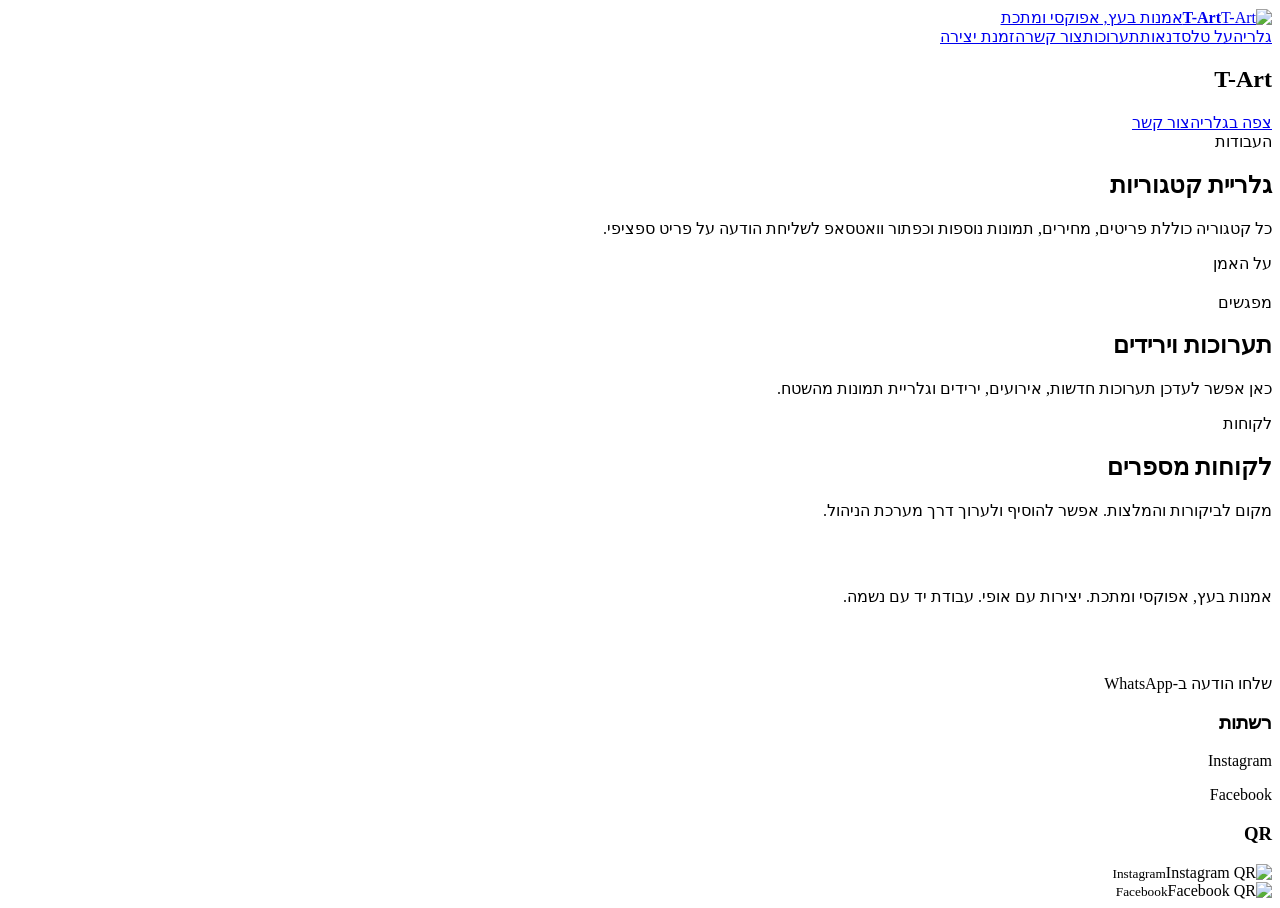
==== index.html @ cc85552b "Initial T-Art CMS site" ====
<!doctype html><html lang="he" dir="rtl"><head><meta charset="utf-8"><meta name="viewport" content="width=device-width,initial-scale=1"><meta name="description" content="T-Art - אמנות בעץ, אפוקסי ומתכת. יצירות בעבודת יד, מזוזות, סטנדרים, מעמדי יין, שלטים, סדנאות והזמנות אישיות."><title>T-Art</title><link rel="preconnect" href="https://fonts.googleapis.com"><link rel="preconnect" href="https://fonts.gstatic.com" crossorigin><link href="https://fonts.googleapis.com/css2?family=Assistant:wght@400;600;700;800;900&family=Heebo:wght@400;700;900&display=swap" rel="stylesheet"><link rel="stylesheet" href="assets/css/style.css"></head><body><header class="header"><div class="container header-inner"><a class="logo" href="#"><img id="logoImg" src="" alt="T-Art"><span class="logo-text"><strong id="logoTitle">T-Art</strong><span id="logoSub">אמנות בעץ, אפוקסי ומתכת</span></span></a><nav class="nav"><a href="#categories">גלריה</a><a href="#about">על טל</a><a href="#cat-workshops">סדנאות</a><a href="#exhibitions">תערוכות</a><a href="#contact">צור קשר</a><a class="btn" id="ctaWhats" href="#" target="_blank">הזמנת יצירה</a></nav></div></header><section class="hero"><div id="heroSlides"></div><div class="container hero-content"><div class="hero-box"><span class="eyebrow" id="heroEyebrow"></span><h1 id="heroTitle">T-Art</h1><p id="heroText"></p><a class="btn" href="#categories">צפה בגלריה</a><a class="btn secondary" href="#contact">צור קשר</a></div></div></section><section class="section" id="categories"><div class="container"><div class="section-head"><div><span class="eyebrow">העבודות</span><h2>גלריית קטגוריות</h2></div><p>כל קטגוריה כוללת פריטים, מחירים, תמונות נוספות וכפתור וואטסאפ לשליחת הודעה על פריט ספציפי.</p></div><div class="grid cat-grid" id="categoriesGrid"></div></div></section><section class="section dark" id="about"><div class="container grid feature-grid"><div><span class="eyebrow">על האמן</span><h2 id="aboutTitle"></h2><div class="about-text" id="aboutText"></div></div><div class="about-gallery" id="aboutGallery"></div></div></section><div id="catSections"></div><section class="section" id="exhibitions"><div class="container"><div class="section-head"><div><span class="eyebrow">מפגשים</span><h2>תערוכות וירידים</h2></div><p>כאן אפשר לעדכן תערוכות חדשות, אירועים, ירידים וגלריית תמונות מהשטח.</p></div><div class="grid product-grid" id="exhibitionsGrid"></div></div></section><section class="section dark"><div class="container"><div class="section-head"><div><span class="eyebrow">לקוחות</span><h2>לקוחות מספרים</h2></div><p>מקום לביקורות והמלצות. אפשר להוסיף ולערוך דרך מערכת הניהול.</p></div><div class="grid testimonial-grid" id="testimonialsGrid"></div></div></section><footer class="footer" id="contact"><div class="container footer-grid"><div><h2 style="color:white">T-Art</h2><p>אמנות בעץ, אפוקסי ומתכת. יצירות עם אופי. עבודת יד עם נשמה.</p><p><strong id="phone"></strong><br><span id="email"></span><br><span id="location"></span></p><a class="btn whatsapp" id="footerWhats" target="_blank">שלחו הודעה ב-WhatsApp</a></div><div><h3>רשתות</h3><p><a id="instaLink" target="_blank">Instagram</a></p><p><a id="facebookLink" target="_blank">Facebook</a></p></div><div><h3>QR</h3><div class="qr-box"><div><img id="instaQr" alt="Instagram QR"><small>Instagram</small></div><div><img id="facebookQr" alt="Facebook QR"><small>Facebook</small></div></div></div></div></footer><script src="assets/js/app.js"></script></body></html>
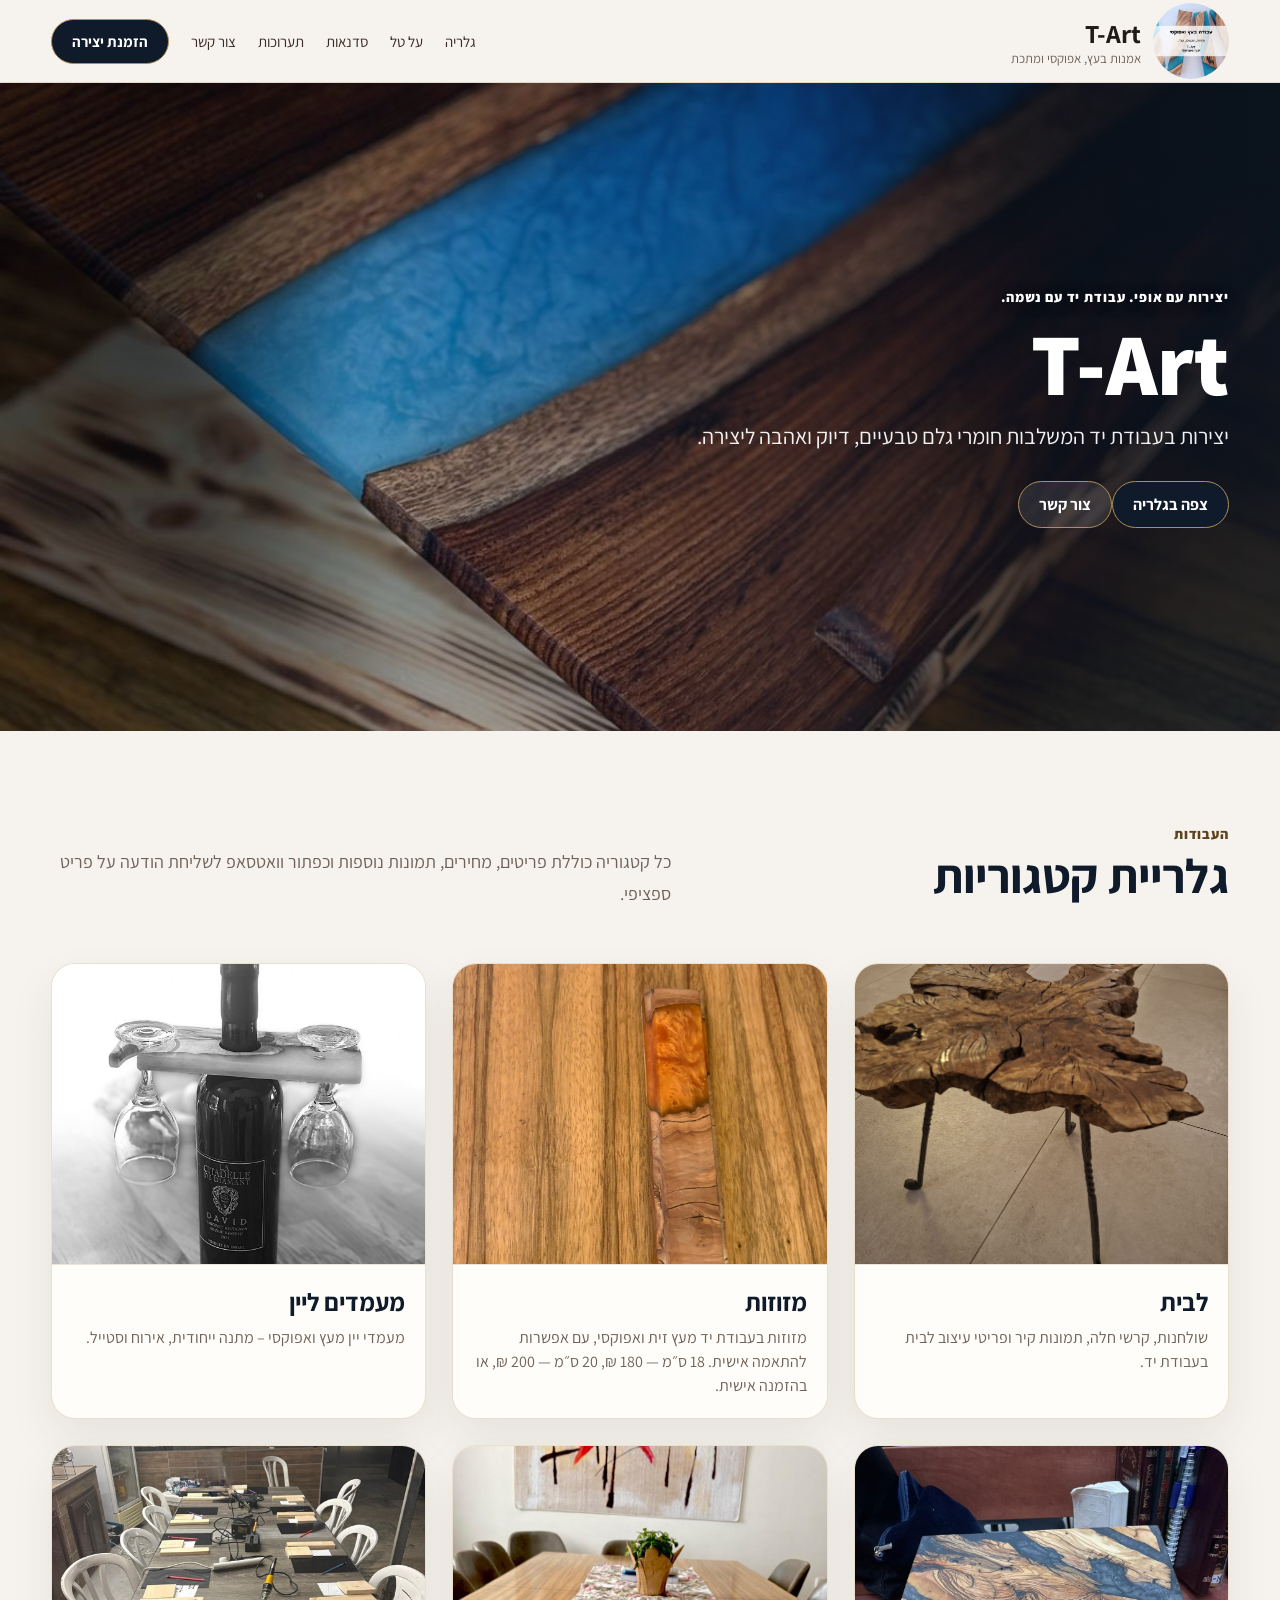
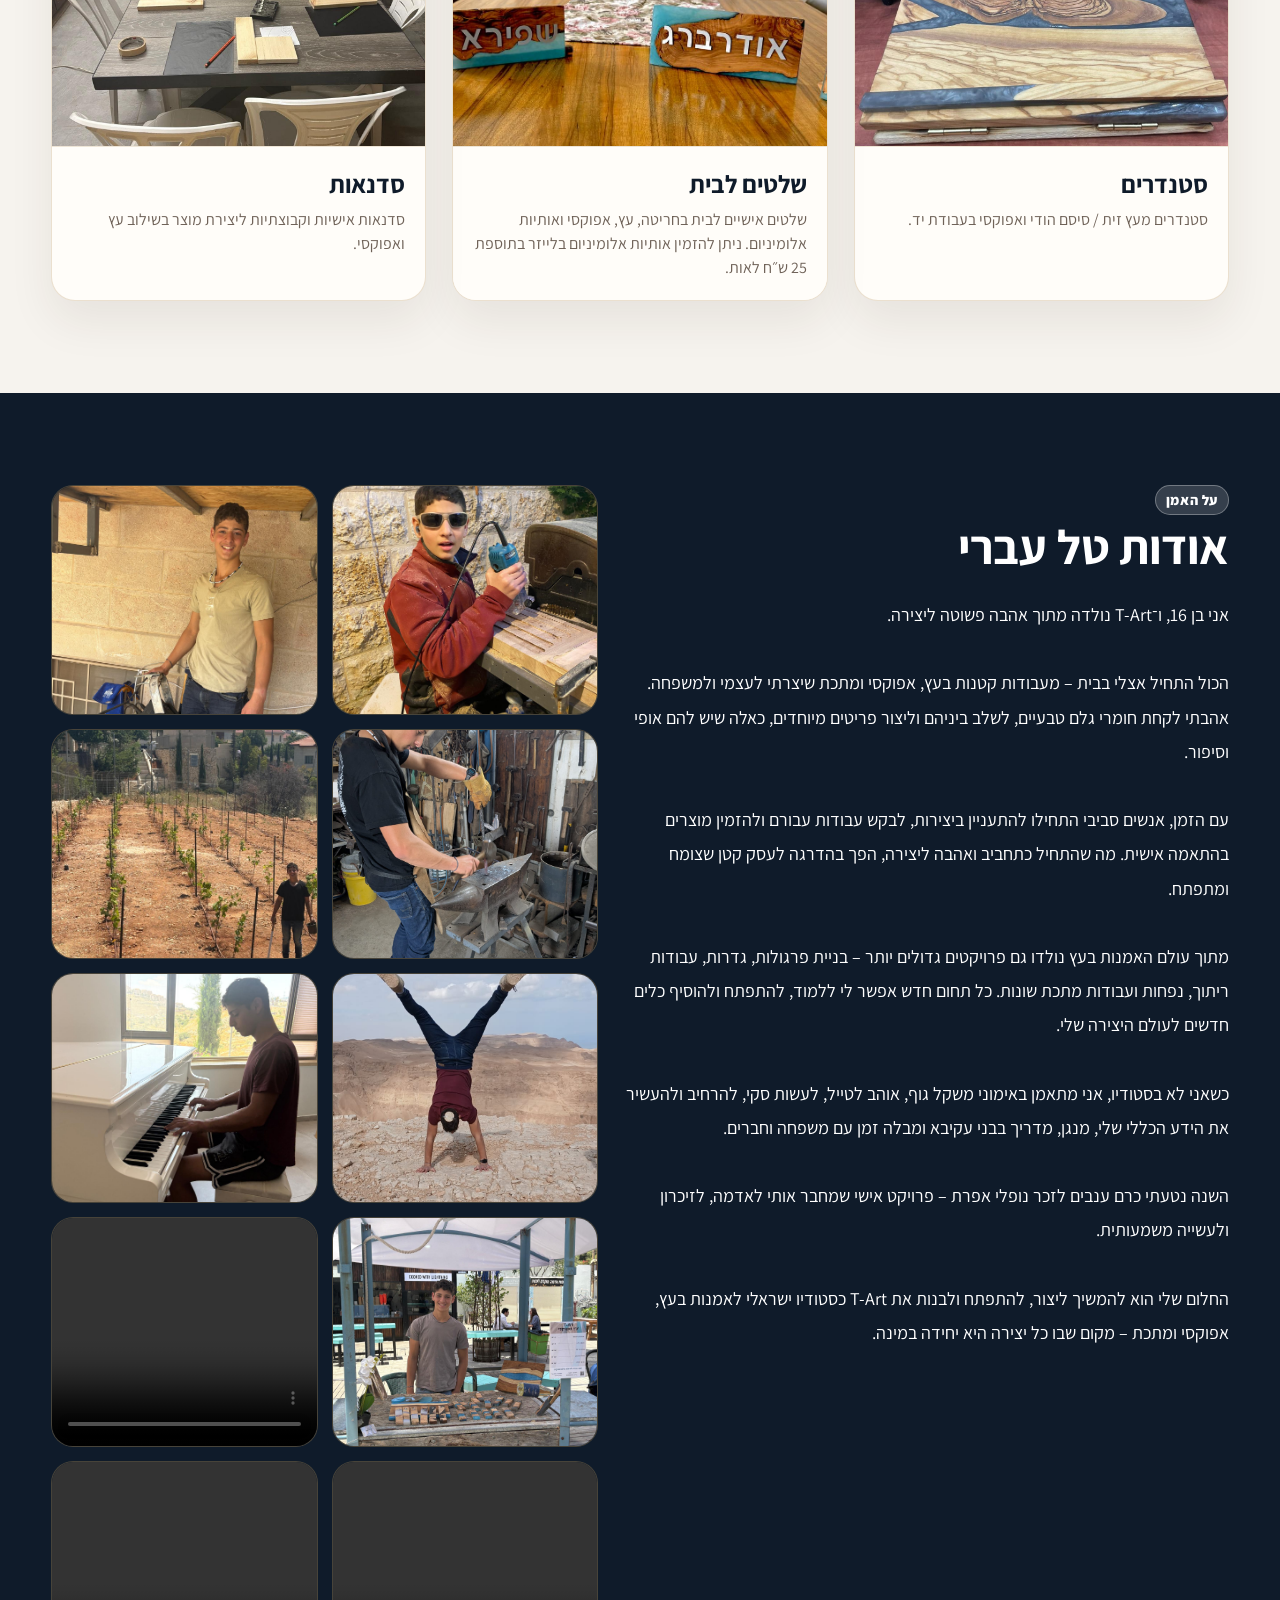
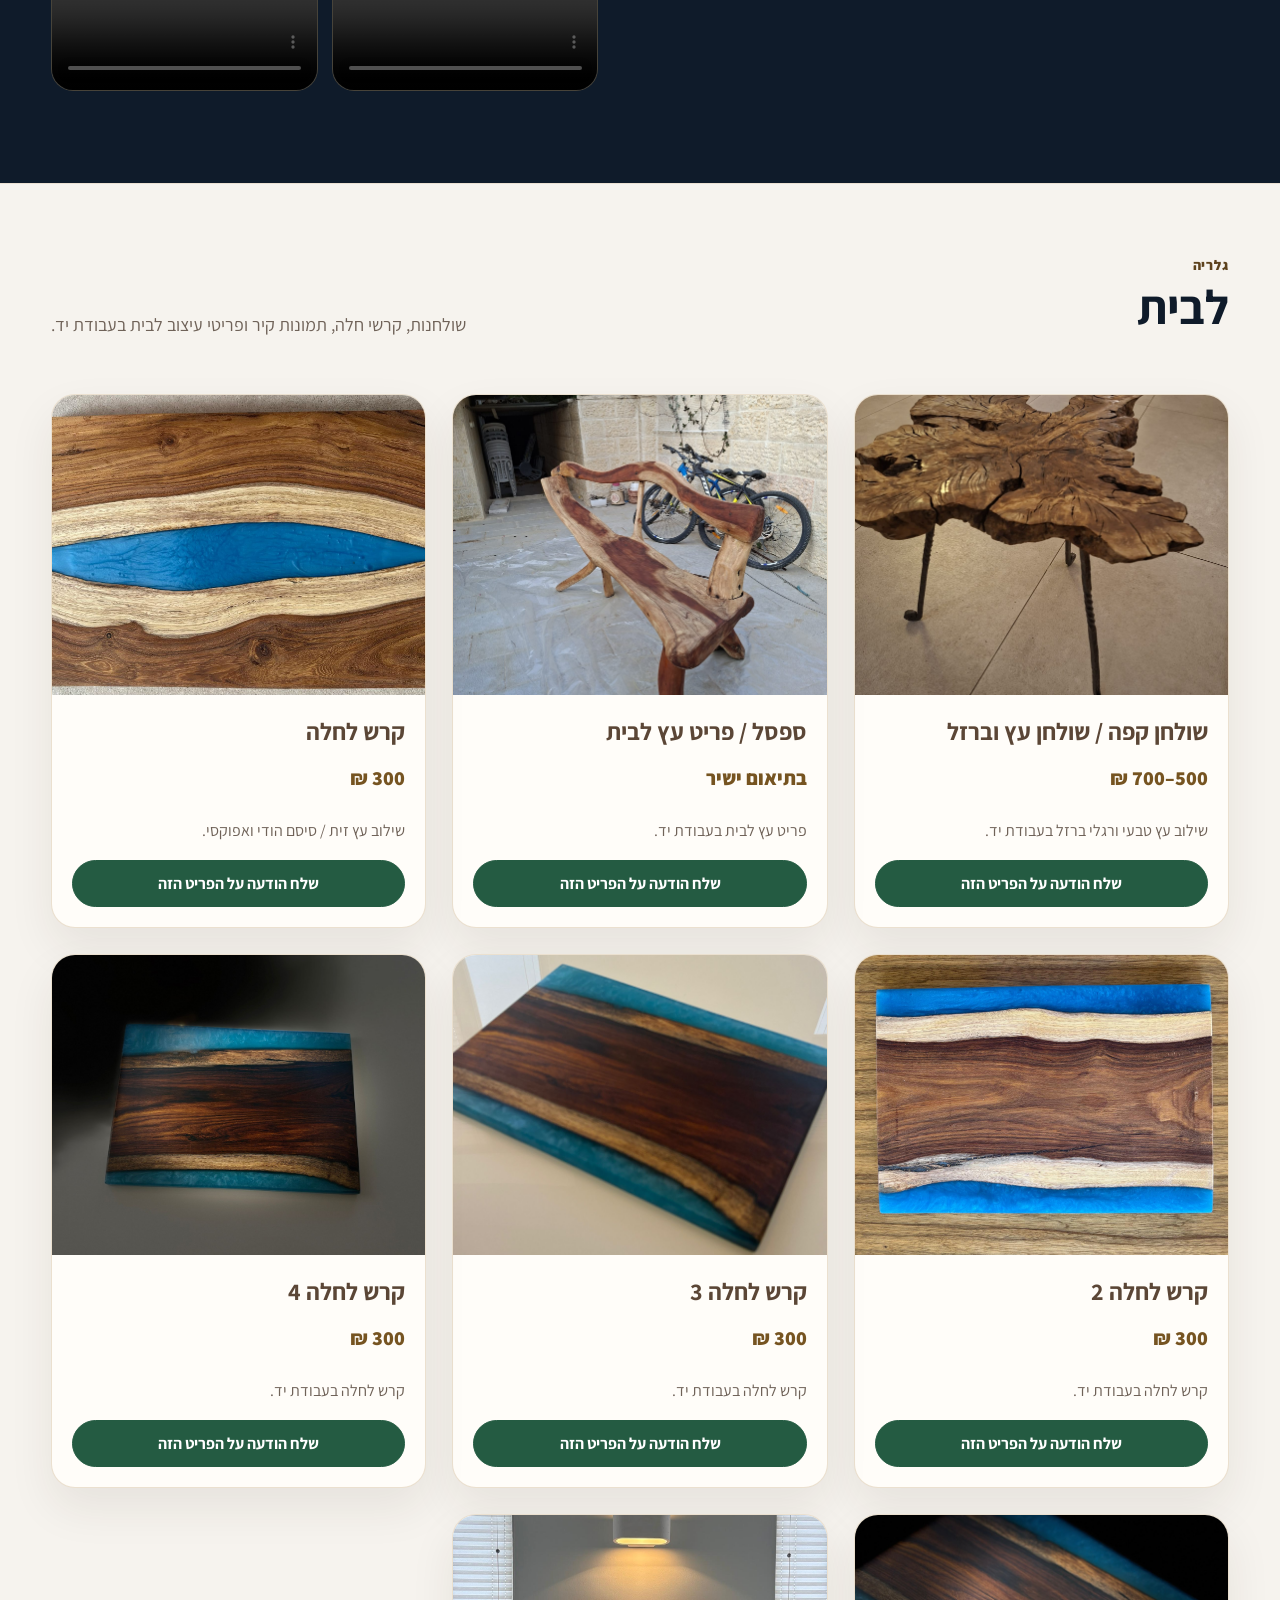
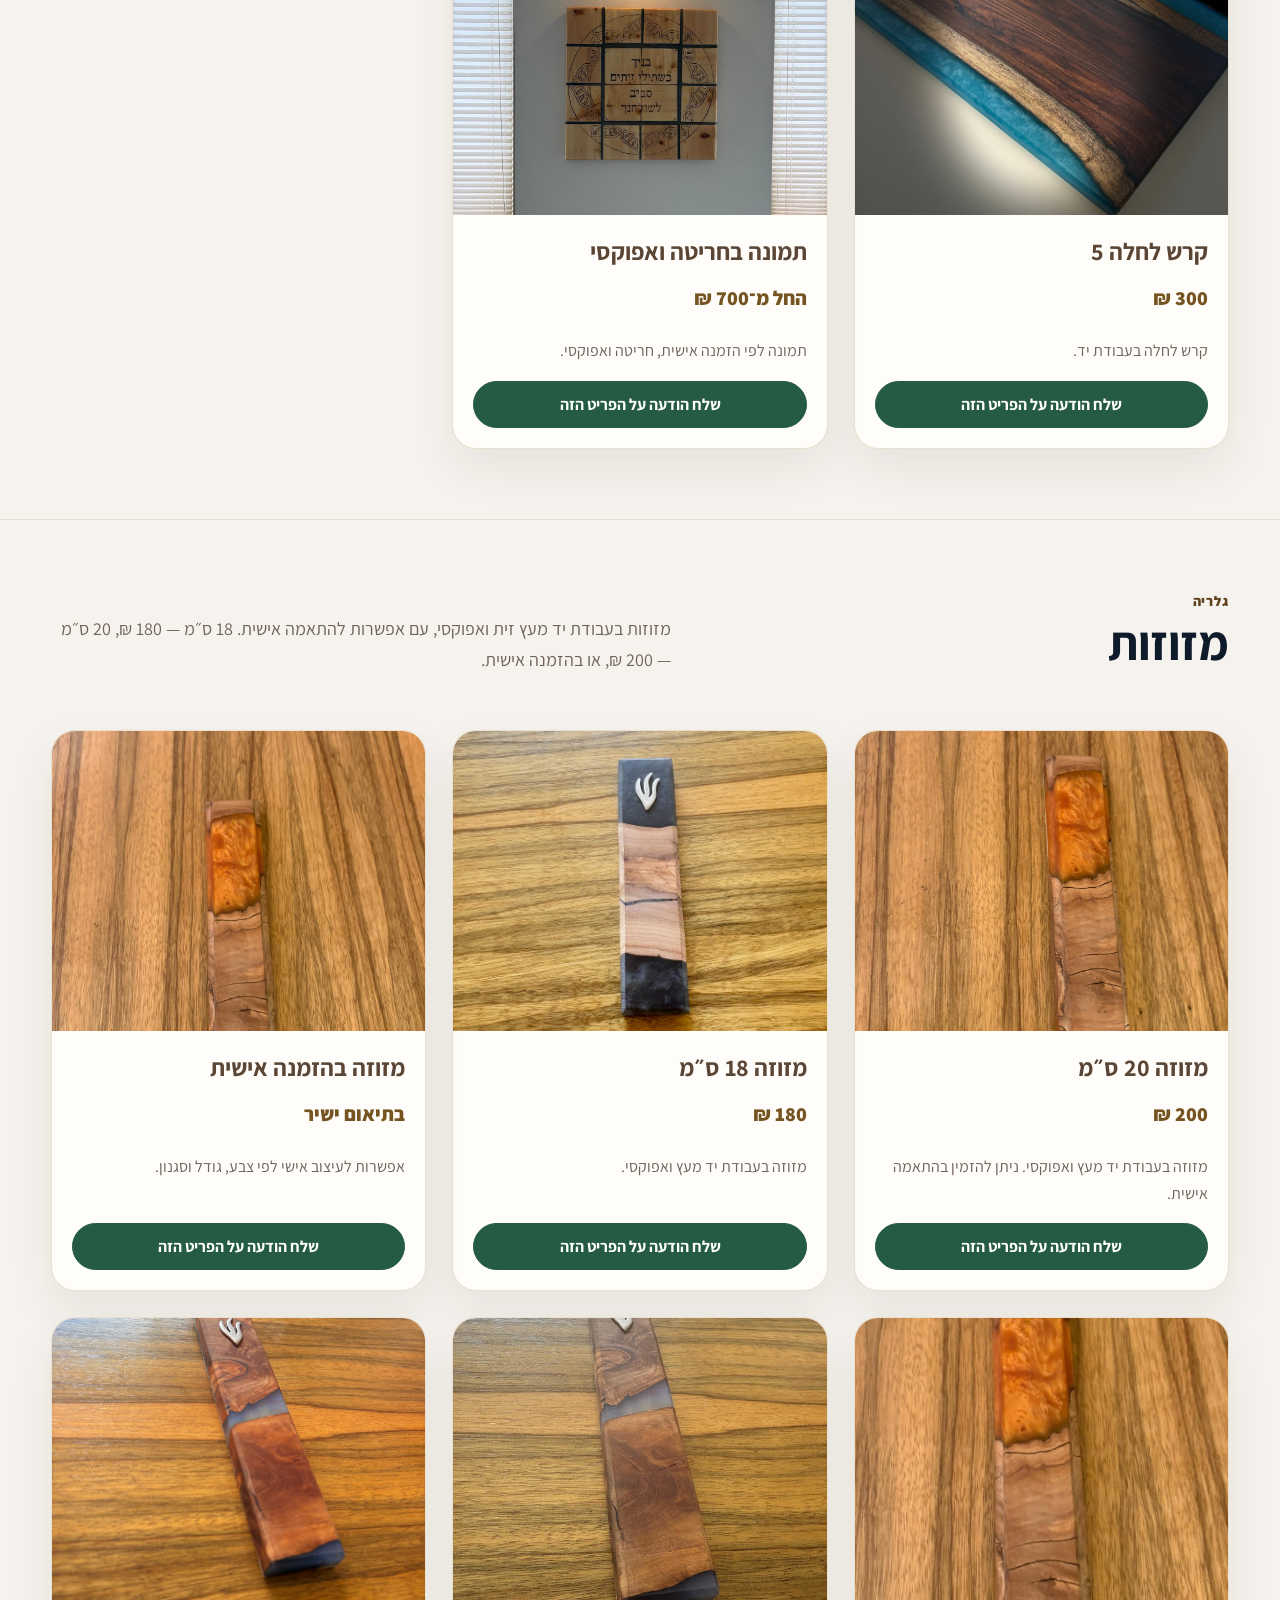
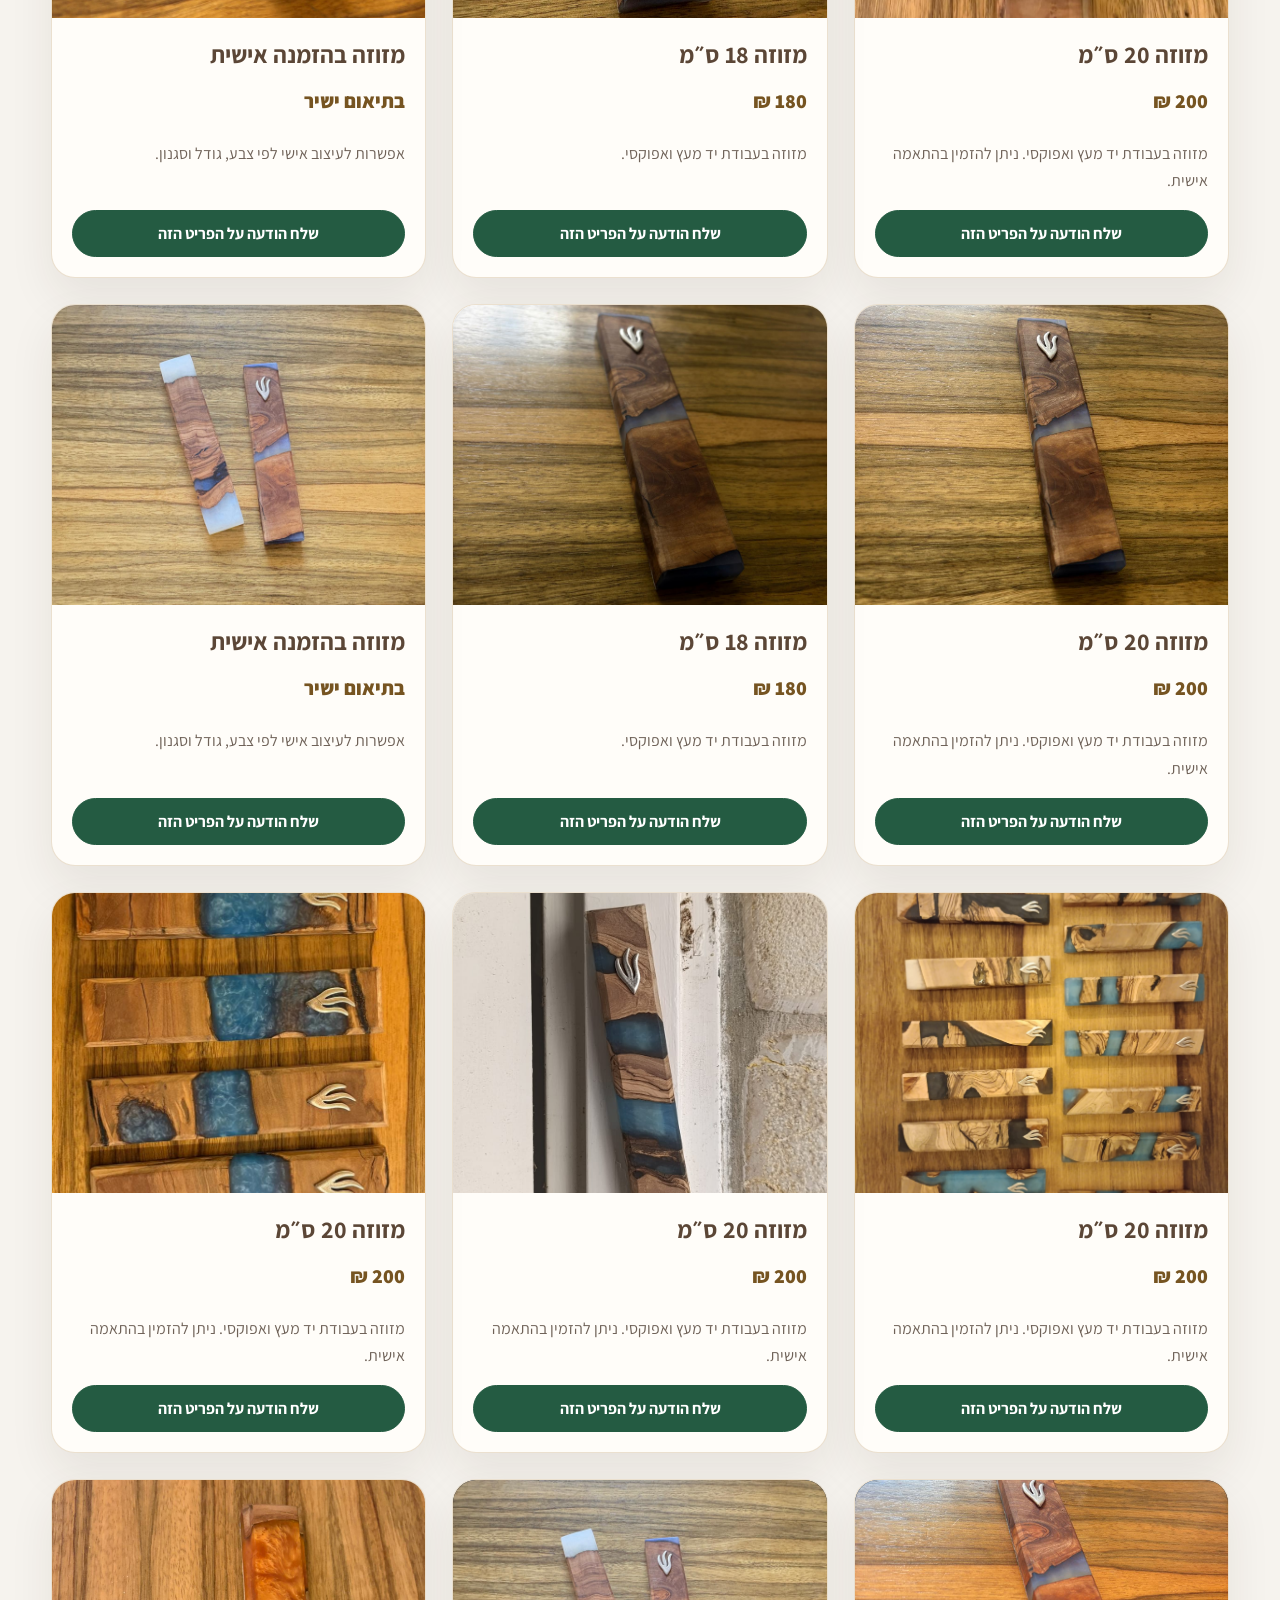
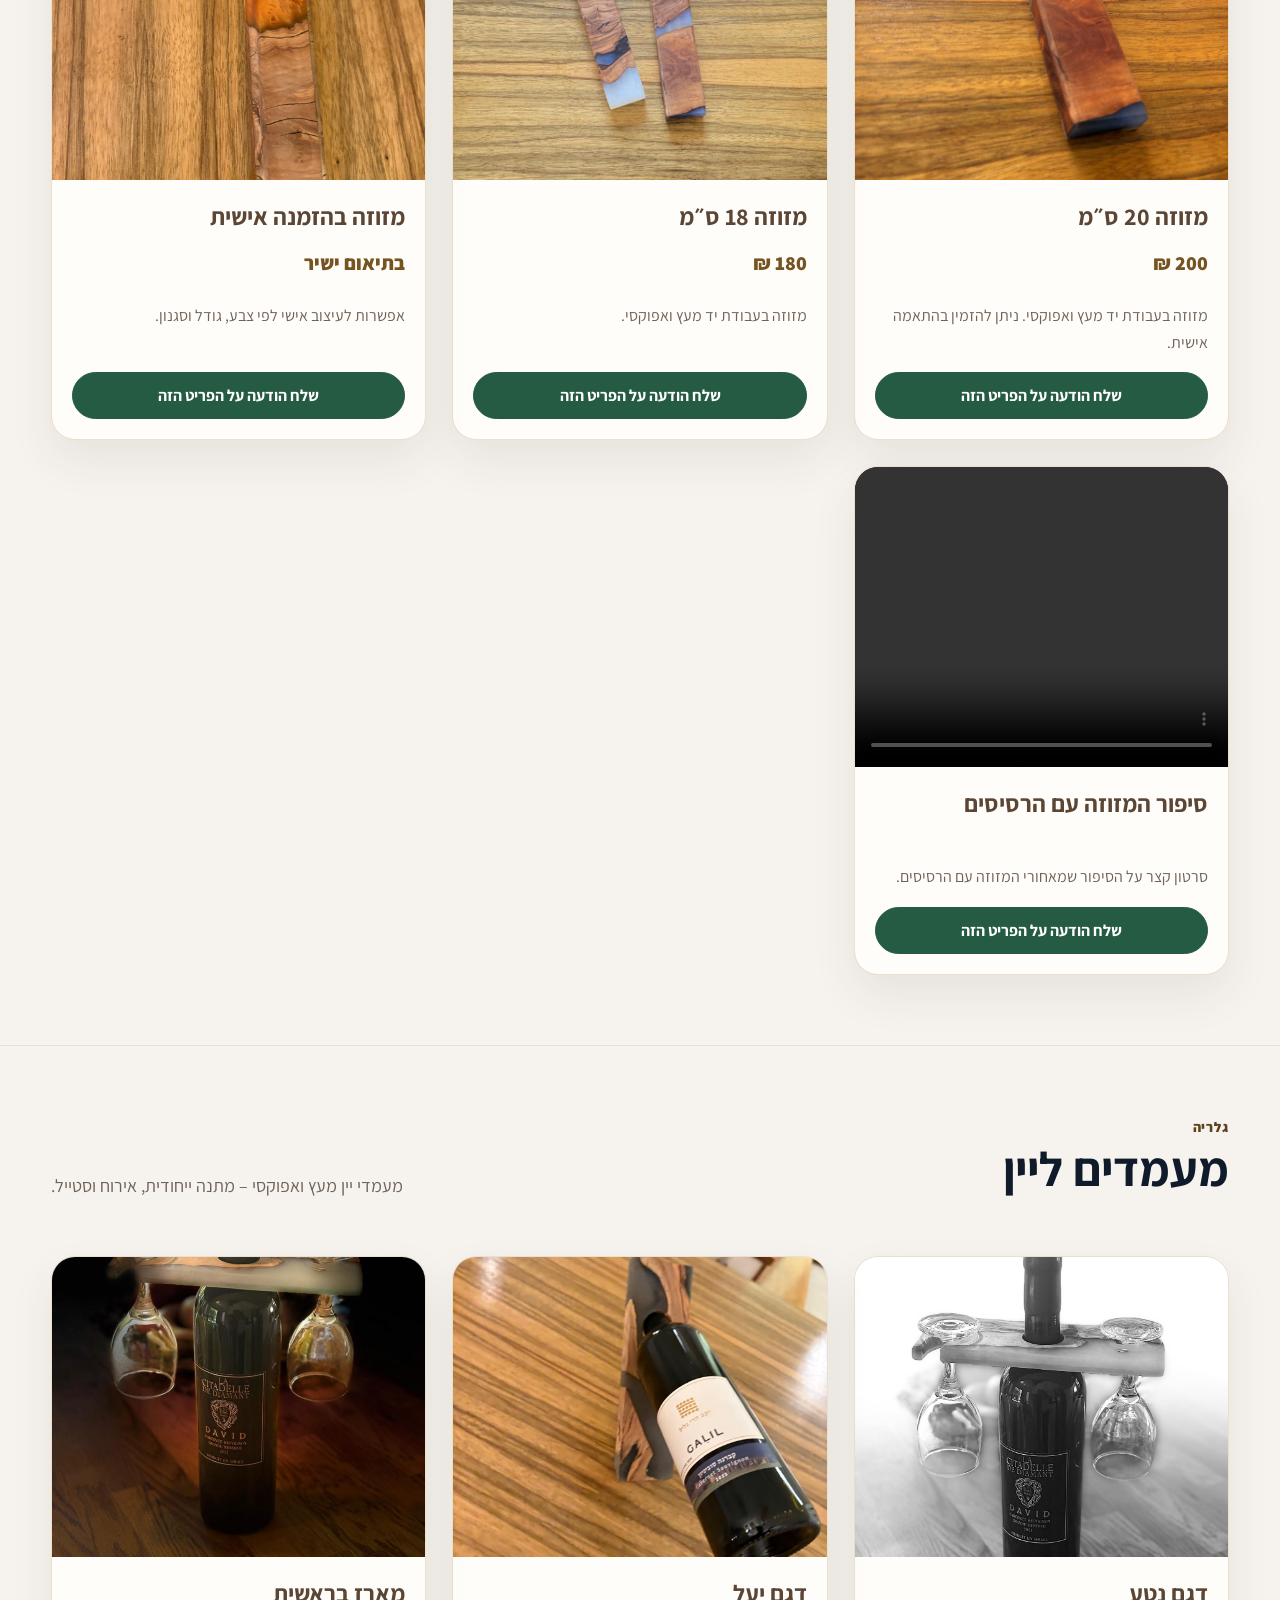
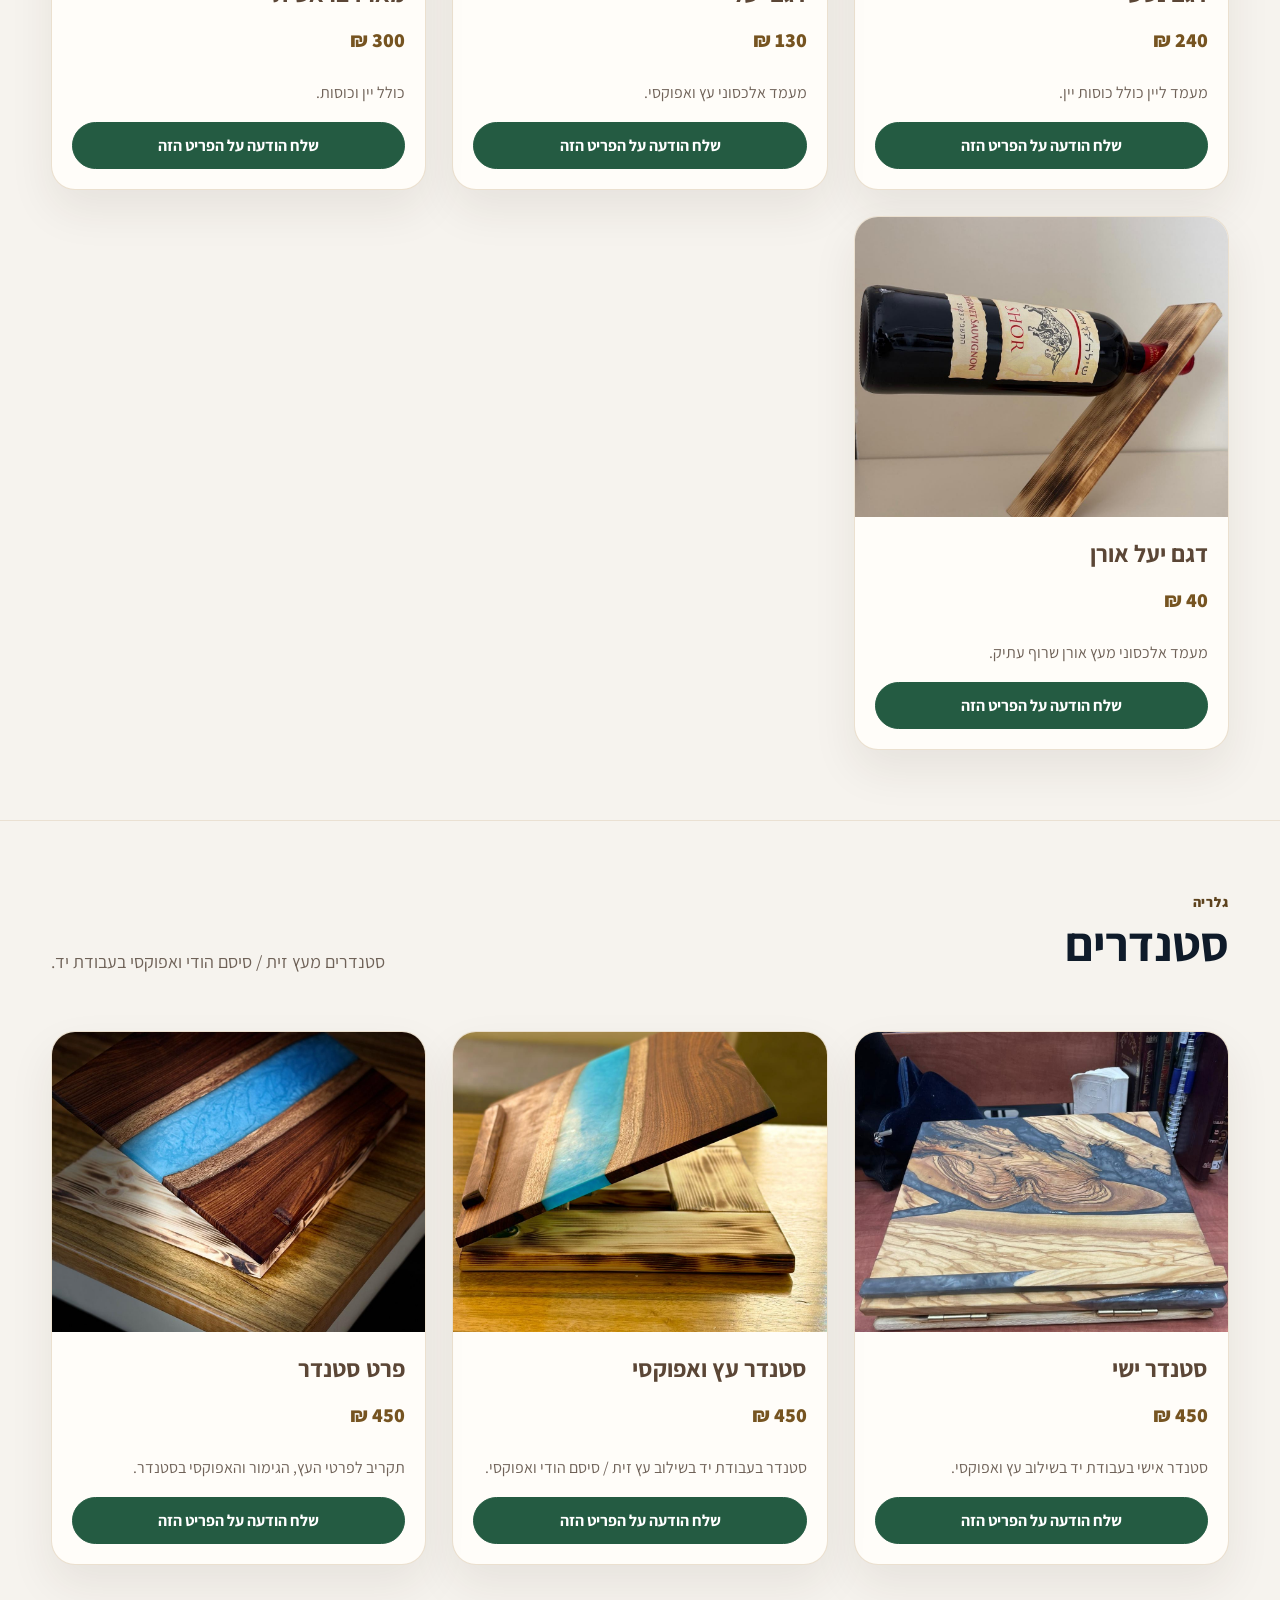
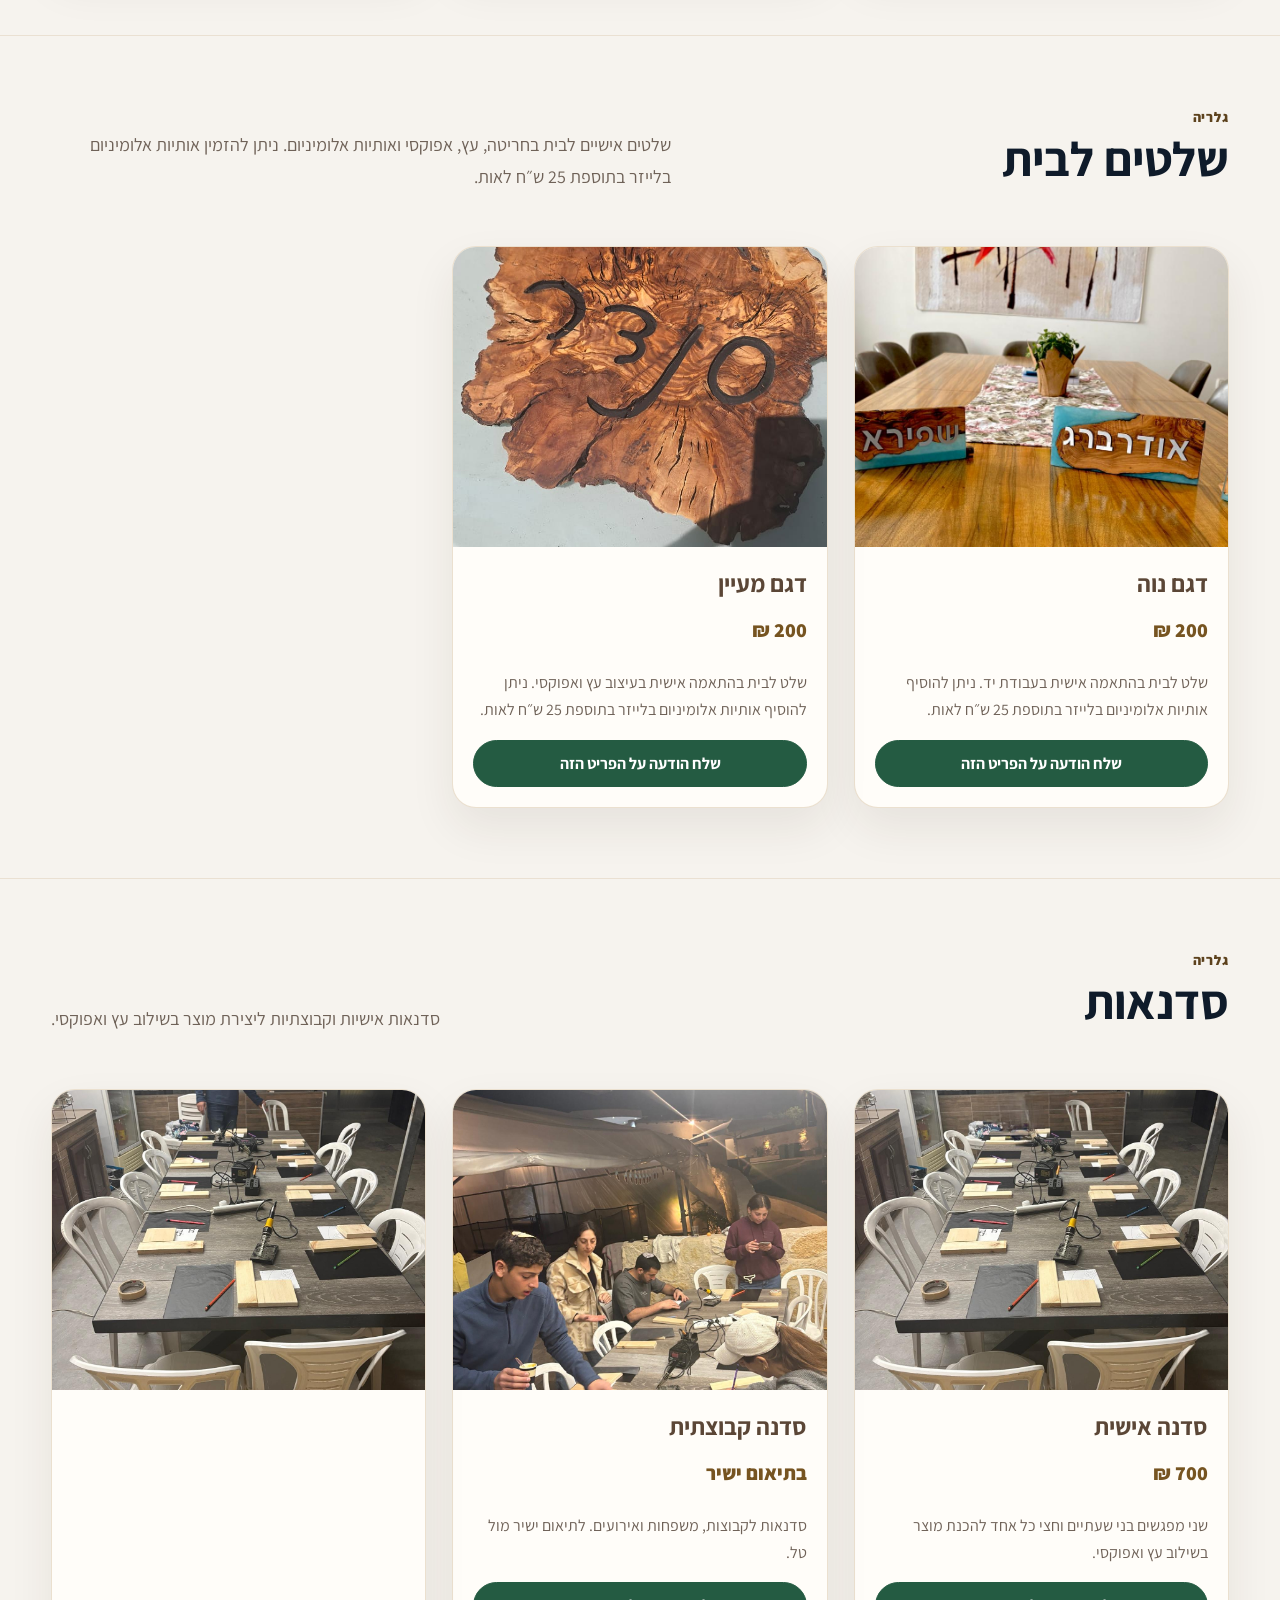
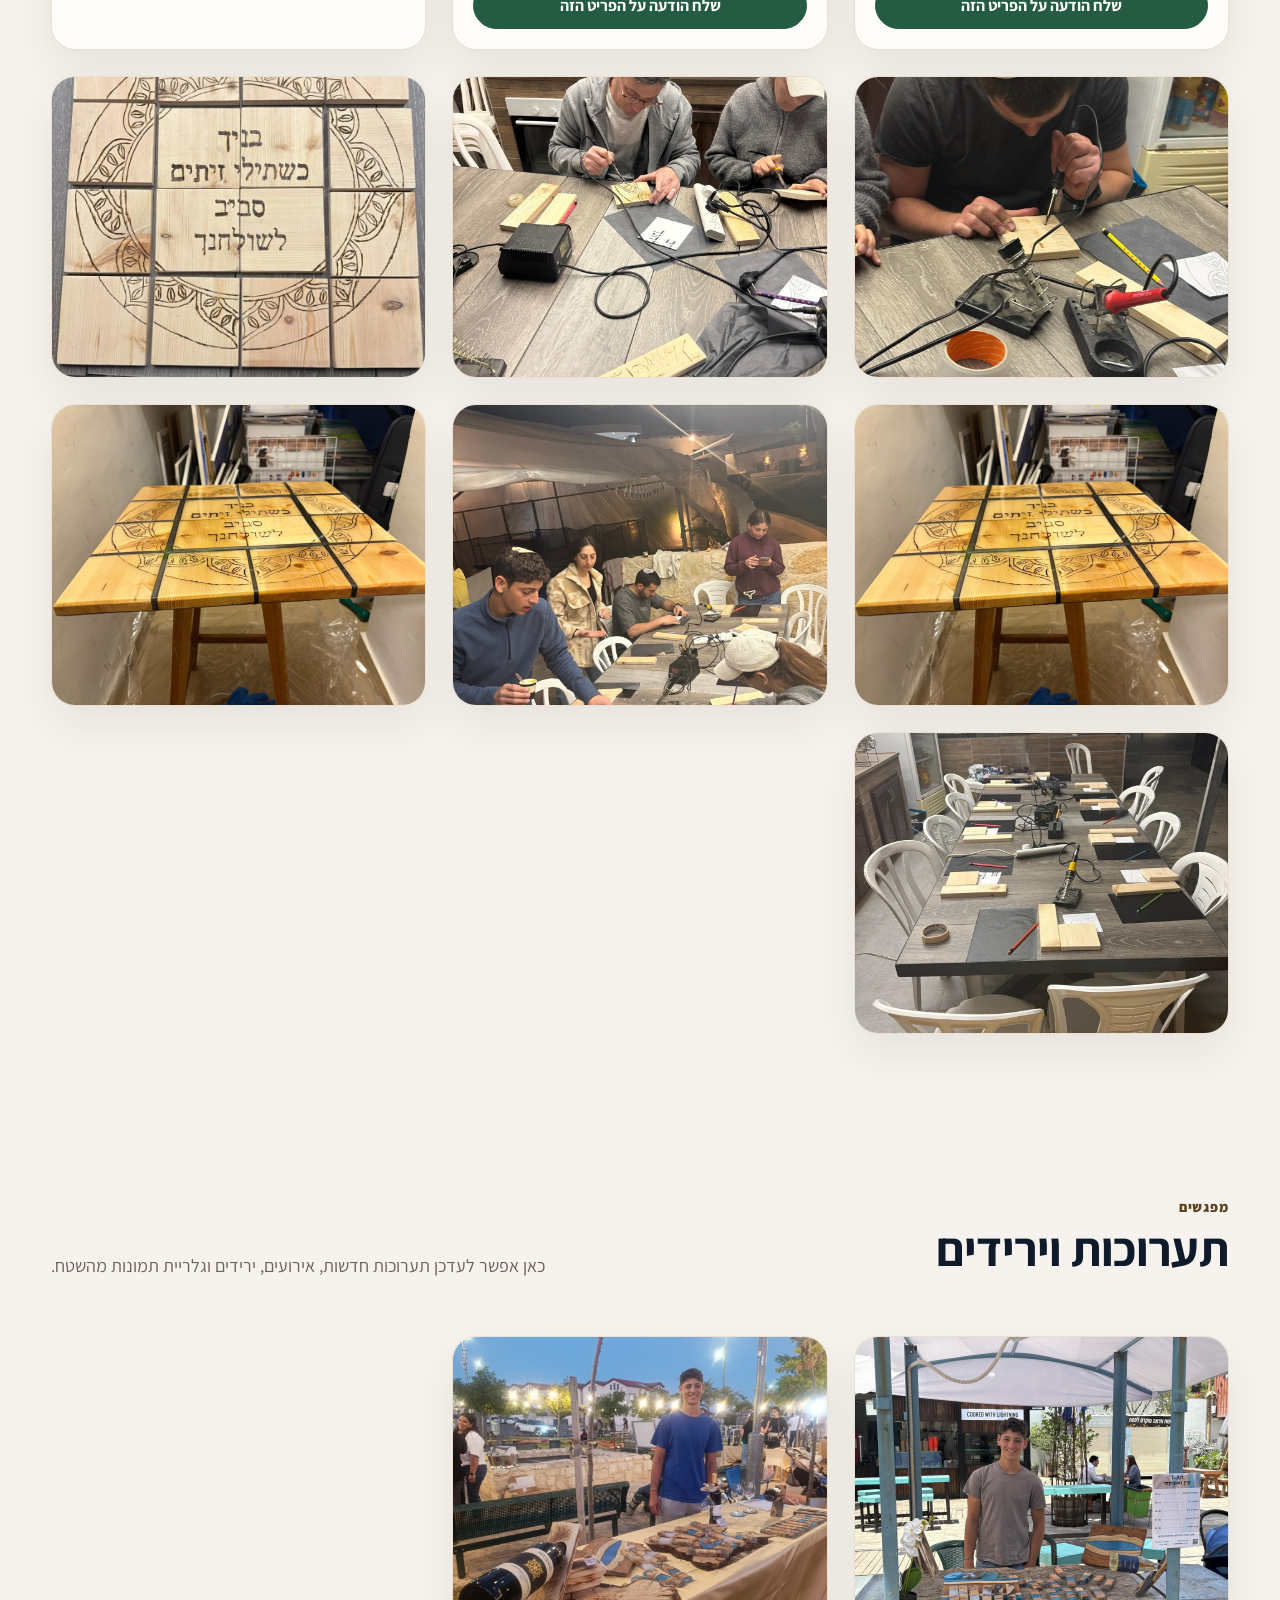
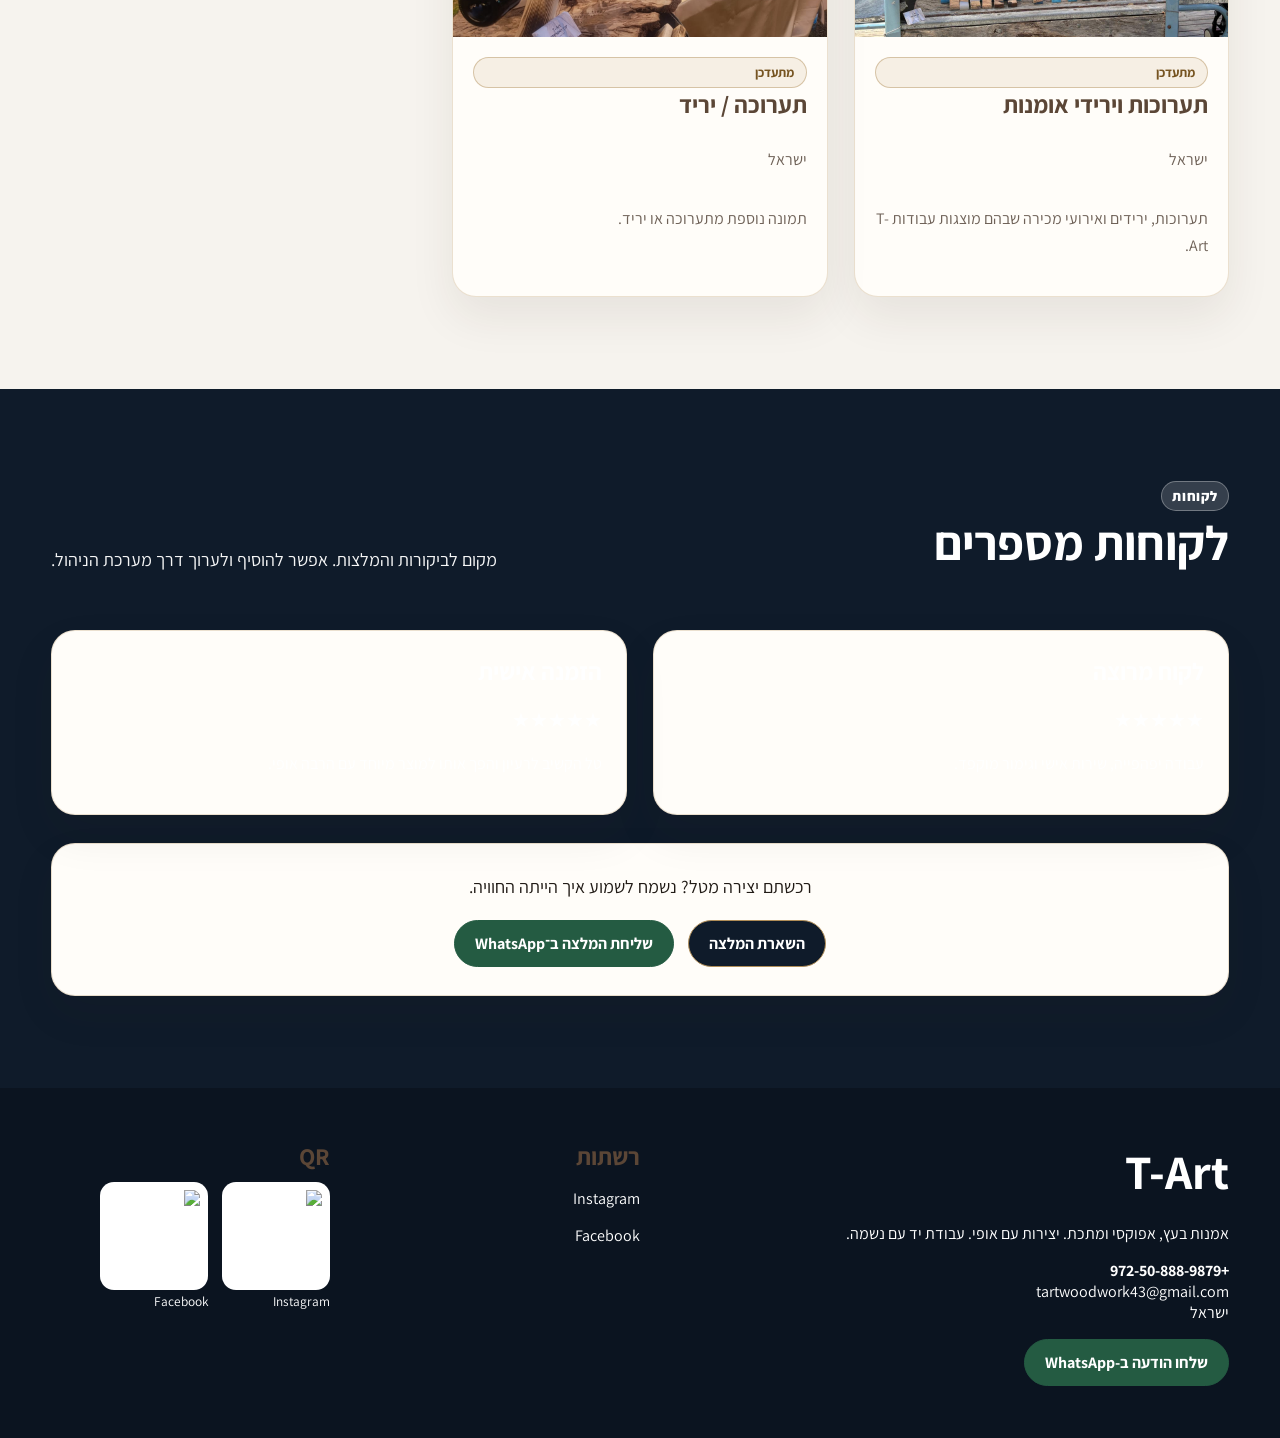
==== commit bf7b09e7: "Add files via upload" ====
--- a/index.html
+++ b/index.html
@@ -1 +1 @@
-<!doctype html><html lang="he" dir="rtl"><head><meta charset="utf-8"><meta name="viewport" content="width=device-width,initial-scale=1"><meta name="description" content="T-Art - אמנות בעץ, אפוקסי ומתכת. יצירות בעבודת יד, מזוזות, סטנדרים, מעמדי יין, שלטים, סדנאות והזמנות אישיות."><title>T-Art</title><link rel="preconnect" href="https://fonts.googleapis.com"><link rel="preconnect" href="https://fonts.gstatic.com" crossorigin><link href="https://fonts.googleapis.com/css2?family=Assistant:wght@400;600;700;800;900&family=Heebo:wght@400;700;900&display=swap" rel="stylesheet"><link rel="stylesheet" href="assets/css/style.css"></head><body><header class="header"><div class="container header-inner"><a class="logo" href="#"><img id="logoImg" src="" alt="T-Art"><span class="logo-text"><strong id="logoTitle">T-Art</strong><span id="logoSub">אמנות בעץ, אפוקסי ומתכת</span></span></a><nav class="nav"><a href="#categories">גלריה</a><a href="#about">על טל</a><a href="#cat-workshops">סדנאות</a><a href="#exhibitions">תערוכות</a><a href="#contact">צור קשר</a><a class="btn" id="ctaWhats" href="#" target="_blank">הזמנת יצירה</a></nav></div></header><section class="hero"><div id="heroSlides"></div><div class="container hero-content"><div class="hero-box"><span class="eyebrow" id="heroEyebrow"></span><h1 id="heroTitle">T-Art</h1><p id="heroText"></p><a class="btn" href="#categories">צפה בגלריה</a><a class="btn secondary" href="#contact">צור קשר</a></div></div></section><section class="section" id="categories"><div class="container"><div class="section-head"><div><span class="eyebrow">העבודות</span><h2>גלריית קטגוריות</h2></div><p>כל קטגוריה כוללת פריטים, מחירים, תמונות נוספות וכפתור וואטסאפ לשליחת הודעה על פריט ספציפי.</p></div><div class="grid cat-grid" id="categoriesGrid"></div></div></section><section class="section dark" id="about"><div class="container grid feature-grid"><div><span class="eyebrow">על האמן</span><h2 id="aboutTitle"></h2><div class="about-text" id="aboutText"></div></div><div class="about-gallery" id="aboutGallery"></div></div></section><div id="catSections"></div><section class="section" id="exhibitions"><div class="container"><div class="section-head"><div><span class="eyebrow">מפגשים</span><h2>תערוכות וירידים</h2></div><p>כאן אפשר לעדכן תערוכות חדשות, אירועים, ירידים וגלריית תמונות מהשטח.</p></div><div class="grid product-grid" id="exhibitionsGrid"></div></div></section><section class="section dark"><div class="container"><div class="section-head"><div><span class="eyebrow">לקוחות</span><h2>לקוחות מספרים</h2></div><p>מקום לביקורות והמלצות. אפשר להוסיף ולערוך דרך מערכת הניהול.</p></div><div class="grid testimonial-grid" id="testimonialsGrid"></div></div></section><footer class="footer" id="contact"><div class="container footer-grid"><div><h2 style="color:white">T-Art</h2><p>אמנות בעץ, אפוקסי ומתכת. יצירות עם אופי. עבודת יד עם נשמה.</p><p><strong id="phone"></strong><br><span id="email"></span><br><span id="location"></span></p><a class="btn whatsapp" id="footerWhats" target="_blank">שלחו הודעה ב-WhatsApp</a></div><div><h3>רשתות</h3><p><a id="instaLink" target="_blank">Instagram</a></p><p><a id="facebookLink" target="_blank">Facebook</a></p></div><div><h3>QR</h3><div class="qr-box"><div><img id="instaQr" alt="Instagram QR"><small>Instagram</small></div><div><img id="facebookQr" alt="Facebook QR"><small>Facebook</small></div></div></div></div></footer><script src="assets/js/app.js"></script></body></html>+<!doctype html><html lang="he" dir="rtl"><head><meta charset="utf-8"><meta name="viewport" content="width=device-width,initial-scale=1"><meta name="description" content="T-Art - אמנות בעץ, אפוקסי ומתכת. יצירות בעבודת יד, מזוזות, סטנדרים, מעמדי יין, שלטים, סדנאות והזמנות אישיות."><title>T-Art</title><link rel="preconnect" href="https://fonts.googleapis.com"><link rel="preconnect" href="https://fonts.gstatic.com" crossorigin><link href="https://fonts.googleapis.com/css2?family=Assistant:wght@400;600;700;800;900&family=Heebo:wght@400;700;900&display=swap" rel="stylesheet"><link rel="stylesheet" href="assets/css/style.css"></head><body><header class="header"><div class="container header-inner"><a class="logo" href="#"><img id="logoImg" src="" alt="T-Art"><span class="logo-text"><strong id="logoTitle">T-Art</strong><span id="logoSub">אמנות בעץ, אפוקסי ומתכת</span></span></a><nav class="nav"><a href="#categories">גלריה</a><a href="#about">על טל</a><a href="#cat-workshops">סדנאות</a><a href="#exhibitions">תערוכות</a><a href="#contact">צור קשר</a><a class="btn" id="ctaWhats" href="#" target="_blank">הזמנת יצירה</a></nav></div></header><section class="hero"><div id="heroSlides"></div><div class="container hero-content"><div class="hero-box"><span class="eyebrow" id="heroEyebrow"></span><h1 id="heroTitle">T-Art</h1><p id="heroText"></p><a class="btn" href="#categories">צפה בגלריה</a><a class="btn secondary" href="#contact">צור קשר</a></div></div></section><section class="section" id="categories"><div class="container"><div class="section-head"><div><span class="eyebrow">העבודות</span><h2>גלריית קטגוריות</h2></div><p>כל קטגוריה כוללת פריטים, מחירים, תמונות נוספות וכפתור וואטסאפ לשליחת הודעה על פריט ספציפי.</p></div><div class="grid cat-grid" id="categoriesGrid"></div></div></section><section class="section dark" id="about"><div class="container grid feature-grid"><div><span class="eyebrow">על האמן</span><h2 id="aboutTitle"></h2><div class="about-text" id="aboutText"></div></div><div class="about-gallery" id="aboutGallery"></div></div></section><div id="catSections"></div><section class="section" id="exhibitions"><div class="container"><div class="section-head"><div><span class="eyebrow">מפגשים</span><h2>תערוכות וירידים</h2></div><p>כאן אפשר לעדכן תערוכות חדשות, אירועים, ירידים וגלריית תמונות מהשטח.</p></div><div class="grid product-grid" id="exhibitionsGrid"></div></div></section><section class="section dark" id="testimonials"><div class="container"><div class="section-head"><div><span class="eyebrow">לקוחות</span><h2>לקוחות מספרים</h2></div><p>מקום לביקורות והמלצות. אפשר להוסיף ולערוך דרך מערכת הניהול.</p></div><div class="grid testimonial-grid" id="testimonialsGrid"></div></div></section><footer class="footer" id="contact"><div class="container footer-grid"><div><h2 style="color:white">T-Art</h2><p>אמנות בעץ, אפוקסי ומתכת. יצירות עם אופי. עבודת יד עם נשמה.</p><p><strong id="phone"></strong><br><span id="email"></span><br><span id="location"></span></p><a class="btn whatsapp" id="footerWhats" target="_blank">שלחו הודעה ב-WhatsApp</a></div><div><h3>רשתות</h3><p><a id="instaLink" target="_blank">Instagram</a></p><p><a id="facebookLink" target="_blank">Facebook</a></p></div><div><h3>QR</h3><div class="qr-box"><div><img id="instaQr" alt="Instagram QR"><small>Instagram</small></div><div><img id="facebookQr" alt="Facebook QR"><small>Facebook</small></div></div></div></div></footer><script src="assets/js/app.js"></script></body></html>
--- a/assets/css/style.css
+++ b/assets/css/style.css
@@ -0,0 +1,36 @@
+:root{--ivory:#F6F3EE;--navy:#0F1B2A;--gold:#B08D57;--walnut:#5B4636;--stone:#D8D3CB;--text:#211B16;--muted:#6f6258}*{box-sizing:border-box}html{scroll-behavior:smooth}body{margin:0;background:var(--ivory);color:var(--text);font-family:Assistant,Heebo,Arial,sans-serif;direction:rtl}a{color:inherit;text-decoration:none}img,video{max-width:100%;display:block}.container{width:min(1180px,92vw);margin:auto}.header{position:sticky;top:0;z-index:50;background:rgba(246,243,238,.96);backdrop-filter:blur(14px);border-bottom:1px solid rgba(176,141,87,.25)}.header-inner{height:82px;display:flex;align-items:center;justify-content:space-between;gap:24px}.logo{display:flex;align-items:center;gap:12px}.logo img{width:76px;height:76px;object-fit:contain;border-radius:50%}.logo-text strong{font-size:26px}.logo-text span{display:block;color:var(--muted);font-size:13px}.nav{display:flex;gap:22px;align-items:center;color:#382c24;font-size:15px}.menu-toggle{display:none;background:var(--navy);border:0;border-radius:14px;width:46px;height:42px;align-items:center;justify-content:center;flex-direction:column;gap:5px;cursor:pointer}.menu-toggle span{width:22px;height:2px;background:white;border-radius:10px;display:block}.btn{border:1px solid var(--gold);background:var(--navy);color:#fff;border-radius:999px;padding:12px 20px;font-weight:700;display:inline-flex;align-items:center;justify-content:center;gap:8px;transition:.2s}.btn:hover{transform:translateY(-2px);box-shadow:0 12px 28px rgba(15,27,42,.18)}.btn.secondary{background:rgba(255,255,255,.1);color:#fff}.hero{min-height:72vh;position:relative;overflow:hidden;background:var(--navy)}.hero-slide{position:absolute;inset:0;opacity:0;transition:opacity 1.2s ease}.hero-slide.active{opacity:1}.hero-slide img{width:100%;height:100%;object-fit:cover;object-position:center center}.hero:after{content:"";position:absolute;inset:0;background:linear-gradient(90deg,rgba(15,27,42,.18),rgba(15,27,42,.68));z-index:1}.hero-content{position:relative;z-index:2;min-height:72vh;display:flex;align-items:center}.hero-box{max-width:600px;color:white}.eyebrow{color:#5d421d;font-weight:900;letter-spacing:.06em;font-size:14px;text-transform:uppercase}h1{font-size:clamp(42px,7vw,88px);line-height:.95;margin:14px 0;font-weight:900}h2{font-size:clamp(30px,4vw,48px);margin:0 0 20px;color:var(--navy)}h3{font-size:24px;margin:0 0 10px;color:var(--walnut)}.hero-box .eyebrow{color:#fff;text-shadow:0 2px 16px rgba(0,0,0,.45)}.hero-box p{font-size:22px;line-height:1.55;color:rgba(255,255,255,.94);margin:0 0 28px}.section{padding:92px 0}.section-head{display:flex;align-items:end;justify-content:space-between;gap:30px;margin-bottom:36px}.section-head p{max-width:620px;color:var(--muted);font-size:18px;line-height:1.75}.grid{display:grid;gap:26px}.cat-grid{grid-template-columns:repeat(3,1fr)}.card{background:#fffdf9;border:1px solid rgba(176,141,87,.26);box-shadow:0 20px 45px rgba(52,41,30,.08);border-radius:24px;overflow:hidden}.cat-card{display:flex;flex-direction:column;min-height:0}.cat-card img,.cat-media{width:100%;height:300px;object-fit:cover;transition:transform .55s ease}.cat-card:hover img{transform:scale(1.025)}.cat-card .overlay{position:static;background:#fffdf9;border:0;border-top:1px solid rgba(176,141,87,.22);border-radius:0;padding:20px;min-height:128px}.cat-card strong{font-size:25px;color:var(--navy)}.cat-card span{display:block;color:var(--muted);margin-top:8px;line-height:1.5}.feature-grid{grid-template-columns:1.05fr .95fr;align-items:start}.about-text{font-size:18px;line-height:1.9;color:#342a23;white-space:pre-line}.about-gallery{display:grid;grid-template-columns:1fr 1fr;gap:14px}.about-media-card img,.about-media-card video{height:230px;width:100%;object-fit:cover;border-radius:22px;border:1px solid rgba(176,141,87,.35);background:#0F1B2A}.dark{background:var(--navy);color:white}.dark h2,.dark h3{color:white}.dark .eyebrow{color:#fff;background:rgba(255,255,255,.16);border:1px solid rgba(255,255,255,.3);padding:5px 10px;border-radius:999px;display:inline-flex;letter-spacing:.04em}.dark .section-head p,.dark p,.dark .about-text{color:rgba(255,255,255,.96)}#about .about-text{color:#fff}#about .eyebrow{color:#fff!important}.product-section{padding:70px 0;border-top:1px solid rgba(176,141,87,.18)}.product-grid{grid-template-columns:repeat(3,1fr);align-items:stretch}.product-card{display:flex;flex-direction:column}.product-card img,.product-card video,.product-media{height:300px;width:100%;object-fit:cover;background:#0F1B2A}.product-card.gallery-only .product-media{height:300px}.product-card .body{padding:20px;display:flex;flex-direction:column;flex:1}.product-card.gallery-only .body{display:none}.price{display:inline-block;margin:8px 0 10px;color:#765421;font-weight:900;font-size:20px}.product-card p{color:var(--muted);line-height:1.7}.gallery-mini,.mini-gallery,.thumbs,.product-gallery{display:none!important}.whatsapp{background:#245B42;border-color:#245B42;color:white;margin-top:auto}.footer{background:#0b1420;color:white;padding:52px 0}.footer-grid{display:grid;grid-template-columns:2fr 1fr 1fr;gap:32px}.qr-box{display:flex;gap:14px;align-items:center;flex-wrap:wrap}.qr-box img{width:108px;height:108px;background:white;padding:8px;border-radius:14px}.testimonial-grid{grid-template-columns:repeat(2,1fr)}.testimonial{padding:24px}.stars{color:#fff;font-size:20px}.badge{display:inline-flex;border:1px solid rgba(176,141,87,.45);color:#765421;border-radius:999px;padding:6px 12px;font-weight:700;font-size:13px;background:#f6efe4}.media-error{display:none!important}
+@media(max-width:1050px){.cat-grid,.product-grid{grid-template-columns:repeat(2,1fr)}}
+@media(max-width:850px){.header-inner{height:auto;min-height:74px;position:relative}.logo img{width:64px;height:64px}.logo-text strong{font-size:22px}.logo-text span{font-size:12px}.menu-toggle{display:flex}.nav{position:absolute;top:74px;right:4vw;left:4vw;display:none;flex-direction:column;align-items:stretch;background:#fffdf9;border:1px solid rgba(176,141,87,.28);border-radius:22px;padding:14px;box-shadow:0 20px 42px rgba(15,27,42,.18);z-index:100}.nav.open{display:flex}.nav a{padding:12px 14px;border-radius:14px}.nav a:not(.btn){background:#f6f3ee}.cat-grid,.product-grid,.feature-grid,.testimonial-grid,.footer-grid{grid-template-columns:1fr}.hero,.hero-content{min-height:66vh}.section{padding:58px 0}.section-head{display:block;margin-bottom:24px}.section-head p{font-size:16px}.cat-card img,.cat-media{height:230px}.cat-card:hover img{transform:none}.cat-card .overlay{padding:18px;min-height:auto}.cat-card strong{font-size:26px}.cat-card span{font-size:15px}.product-card img,.product-card video,.product-media,.product-card.gallery-only .product-media{height:260px}.product-card .body{padding:18px}.about-gallery{grid-template-columns:1fr}.about-media-card img,.about-media-card video{height:260px}.hero-slide img{object-position:center center}}
+
+/* v8 final small media framing fixes */
+.about-media-card img[src*="Tal_Handcrafted_woodwork_04.jpeg"]{object-position:center top;}
+.product-card img[src*="Custom_Home_Signs_03.jpeg"],.cat-card img[src*="Custom_Home_Signs_03.jpeg"]{object-position:center center;}
+
+
+/* v9 reviews form CTA */
+.review-actions{
+  margin-top:28px;
+  padding:28px;
+  border-radius:24px;
+  background:#fffdf9;
+  border:1px solid rgba(176,141,87,.28);
+  box-shadow:0 18px 42px rgba(52,41,30,.08);
+  text-align:center;
+}
+.review-actions p{
+  margin:0 0 18px;
+  font-size:18px;
+  line-height:1.7;
+  color:var(--text);
+}
+.review-buttons{
+  display:flex;
+  flex-wrap:wrap;
+  gap:14px;
+  justify-content:center;
+}
+@media(max-width:850px){
+  .review-actions{padding:22px}
+  .review-buttons{flex-direction:column}
+  .review-buttons .btn{width:100%}
+}
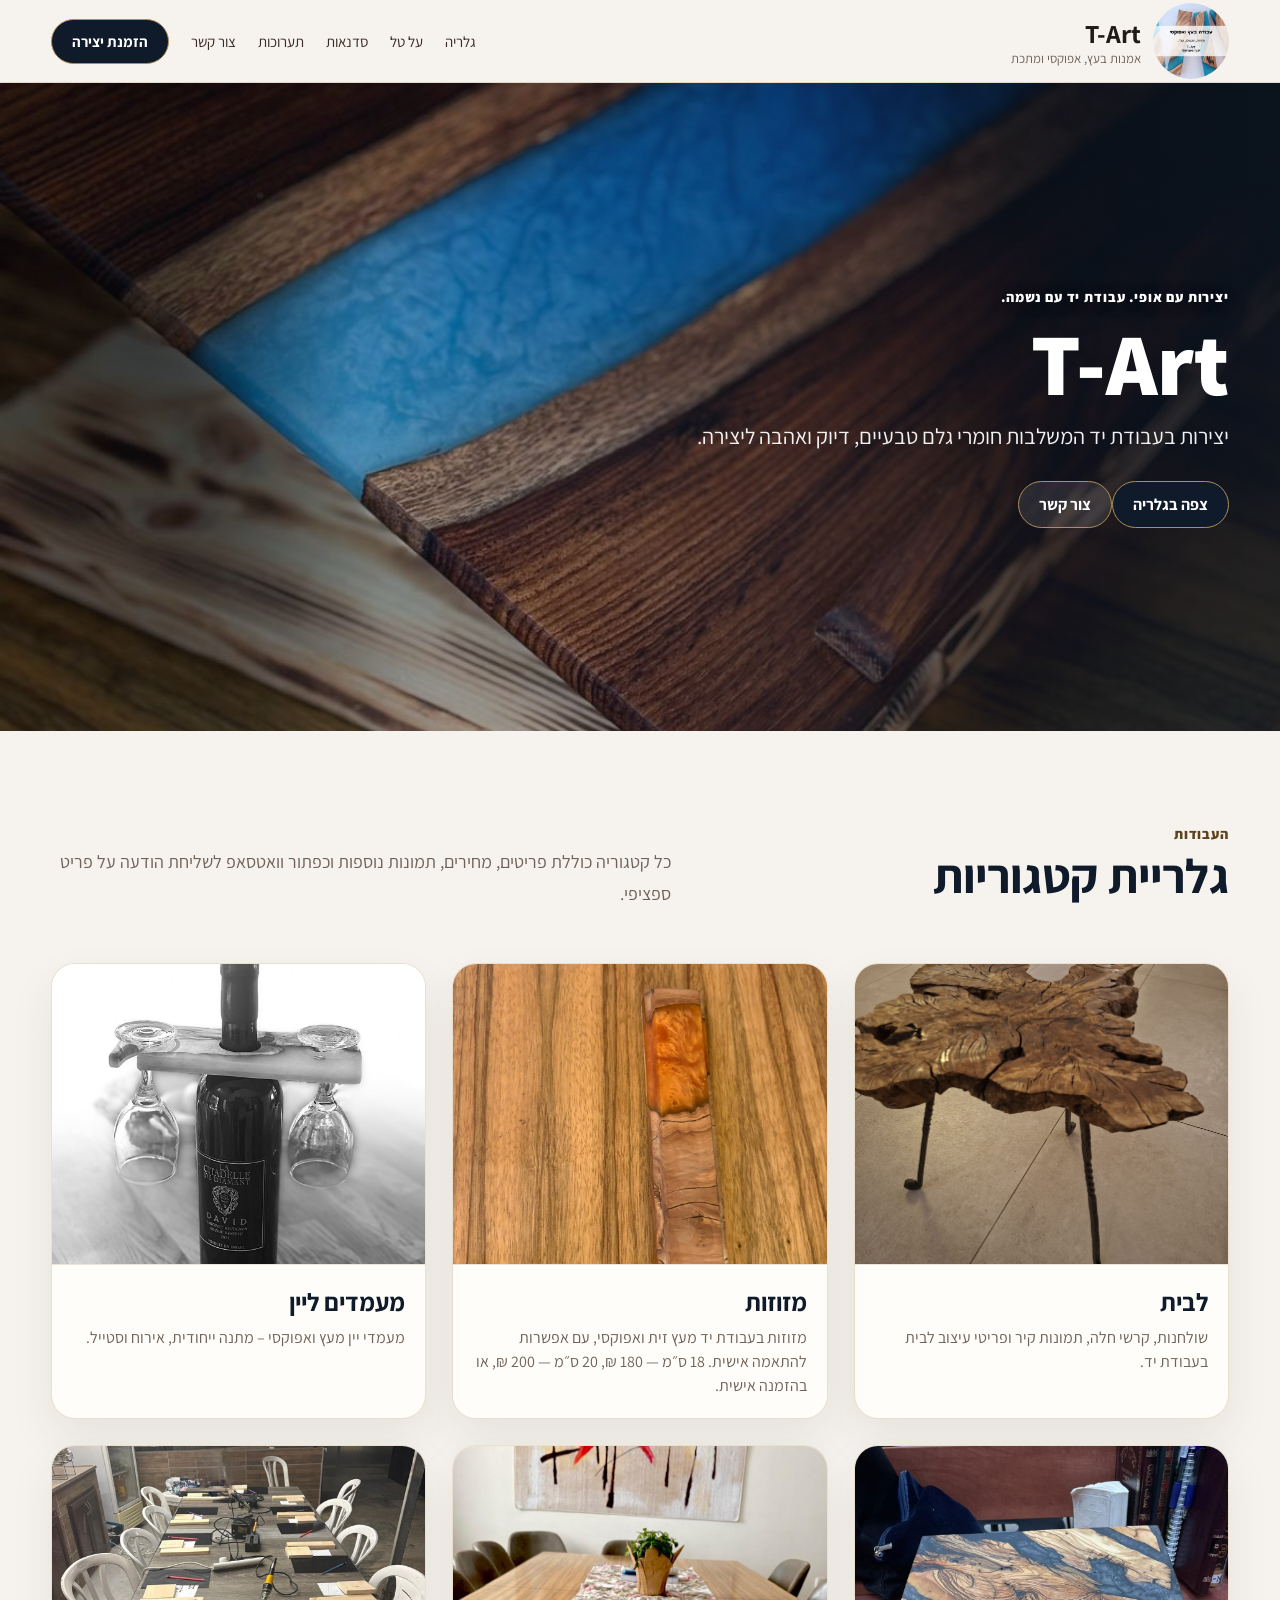
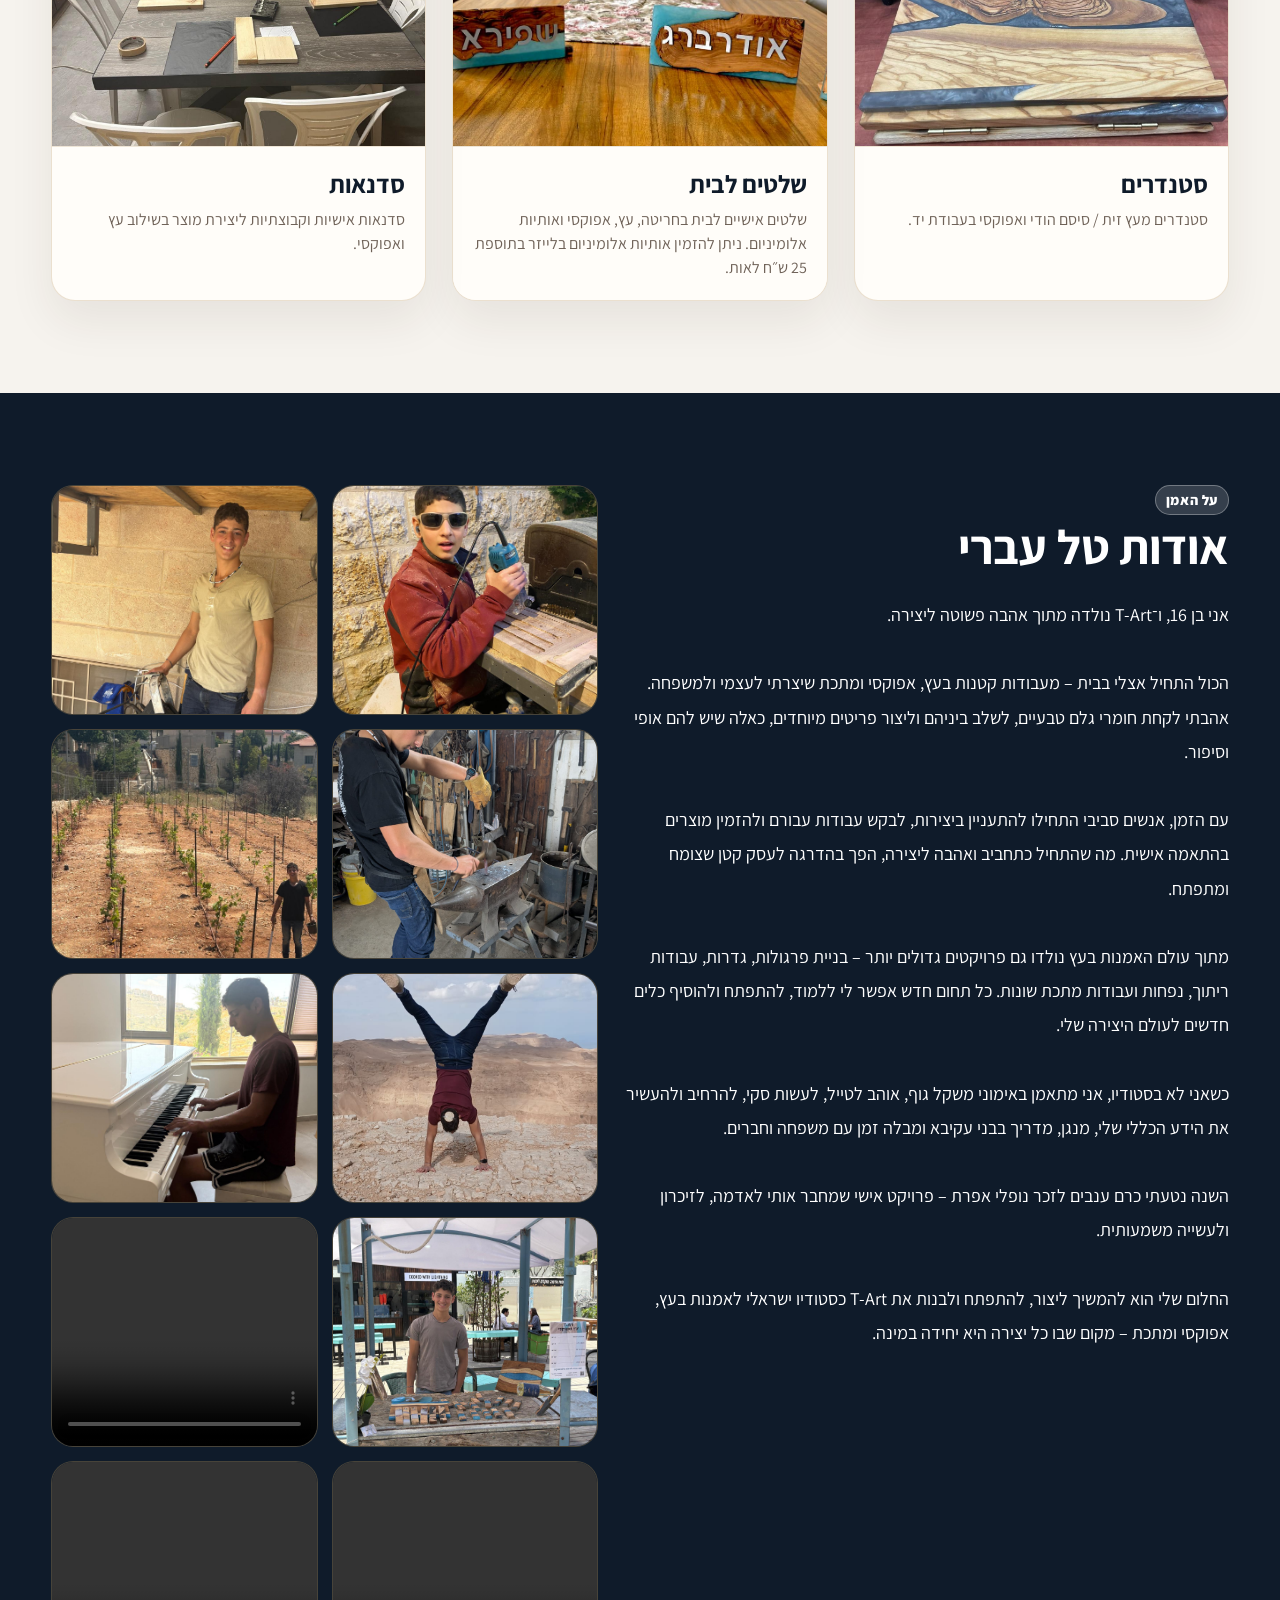
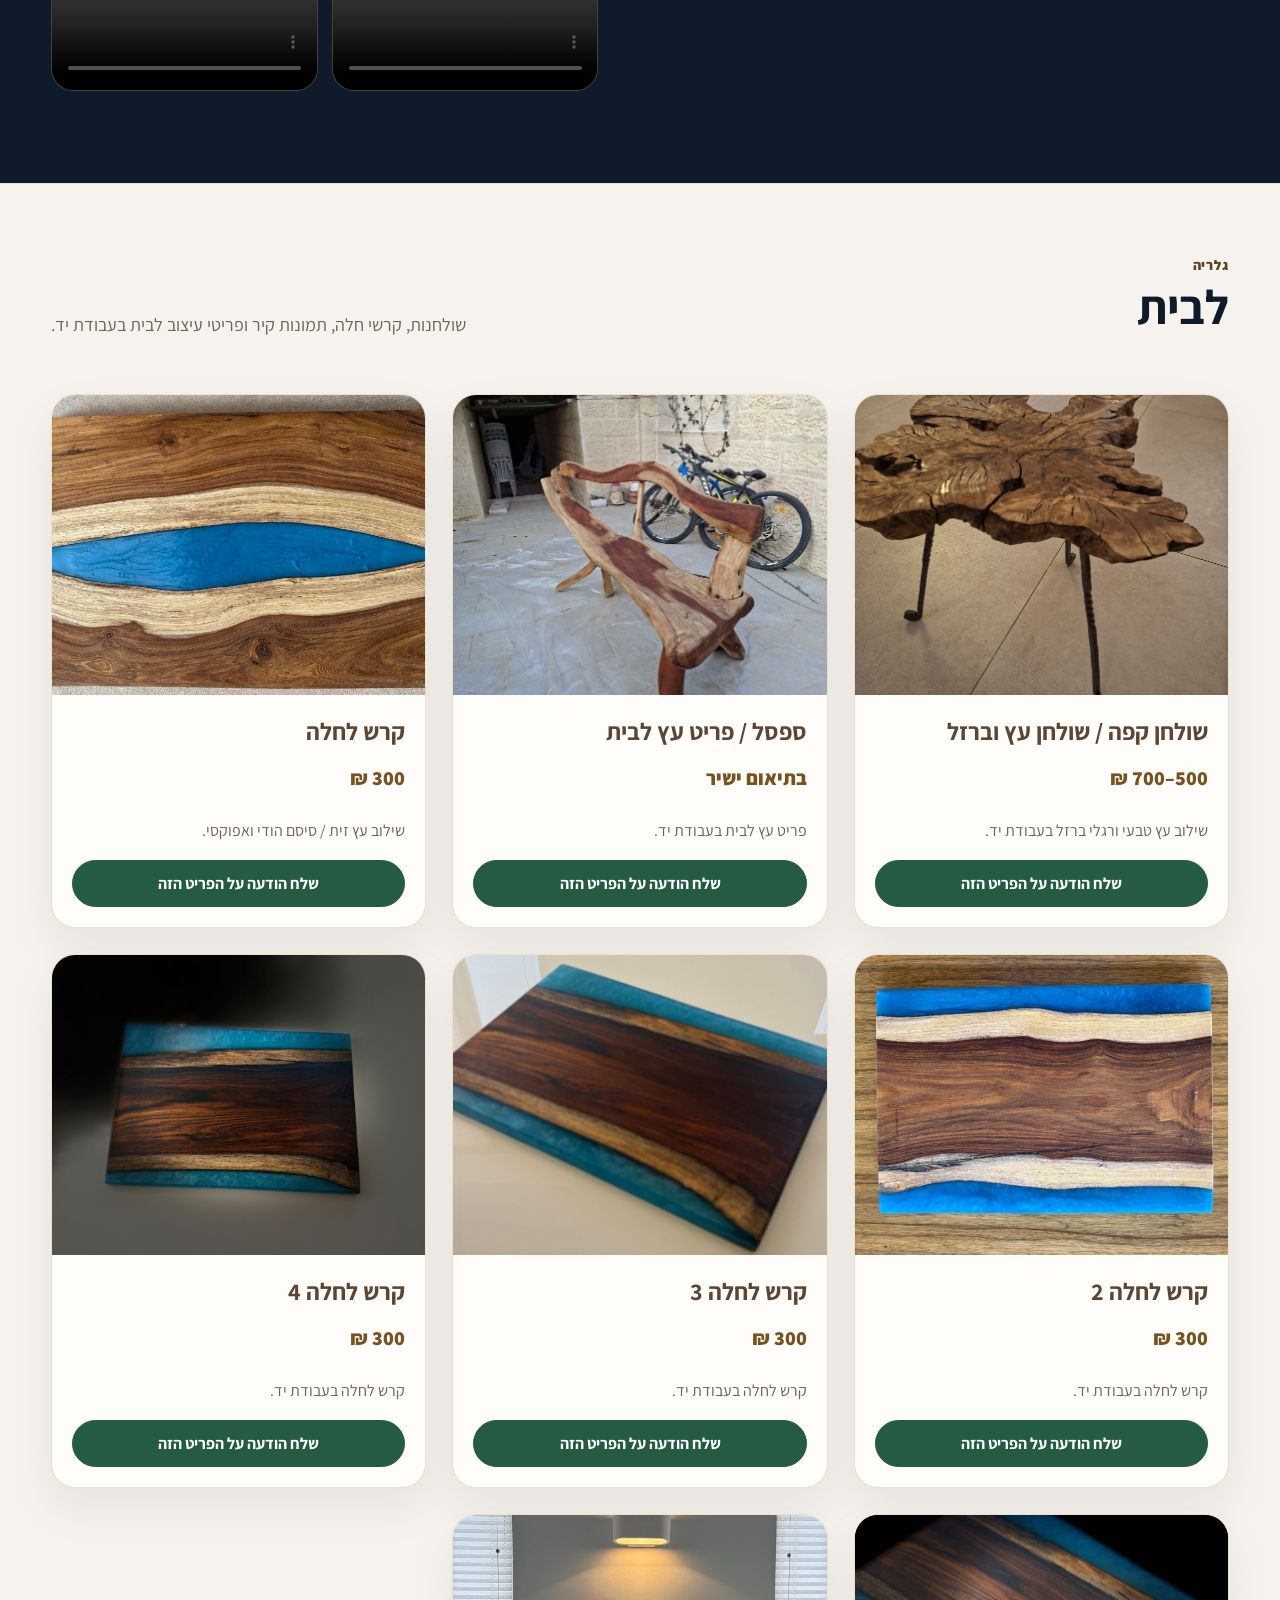
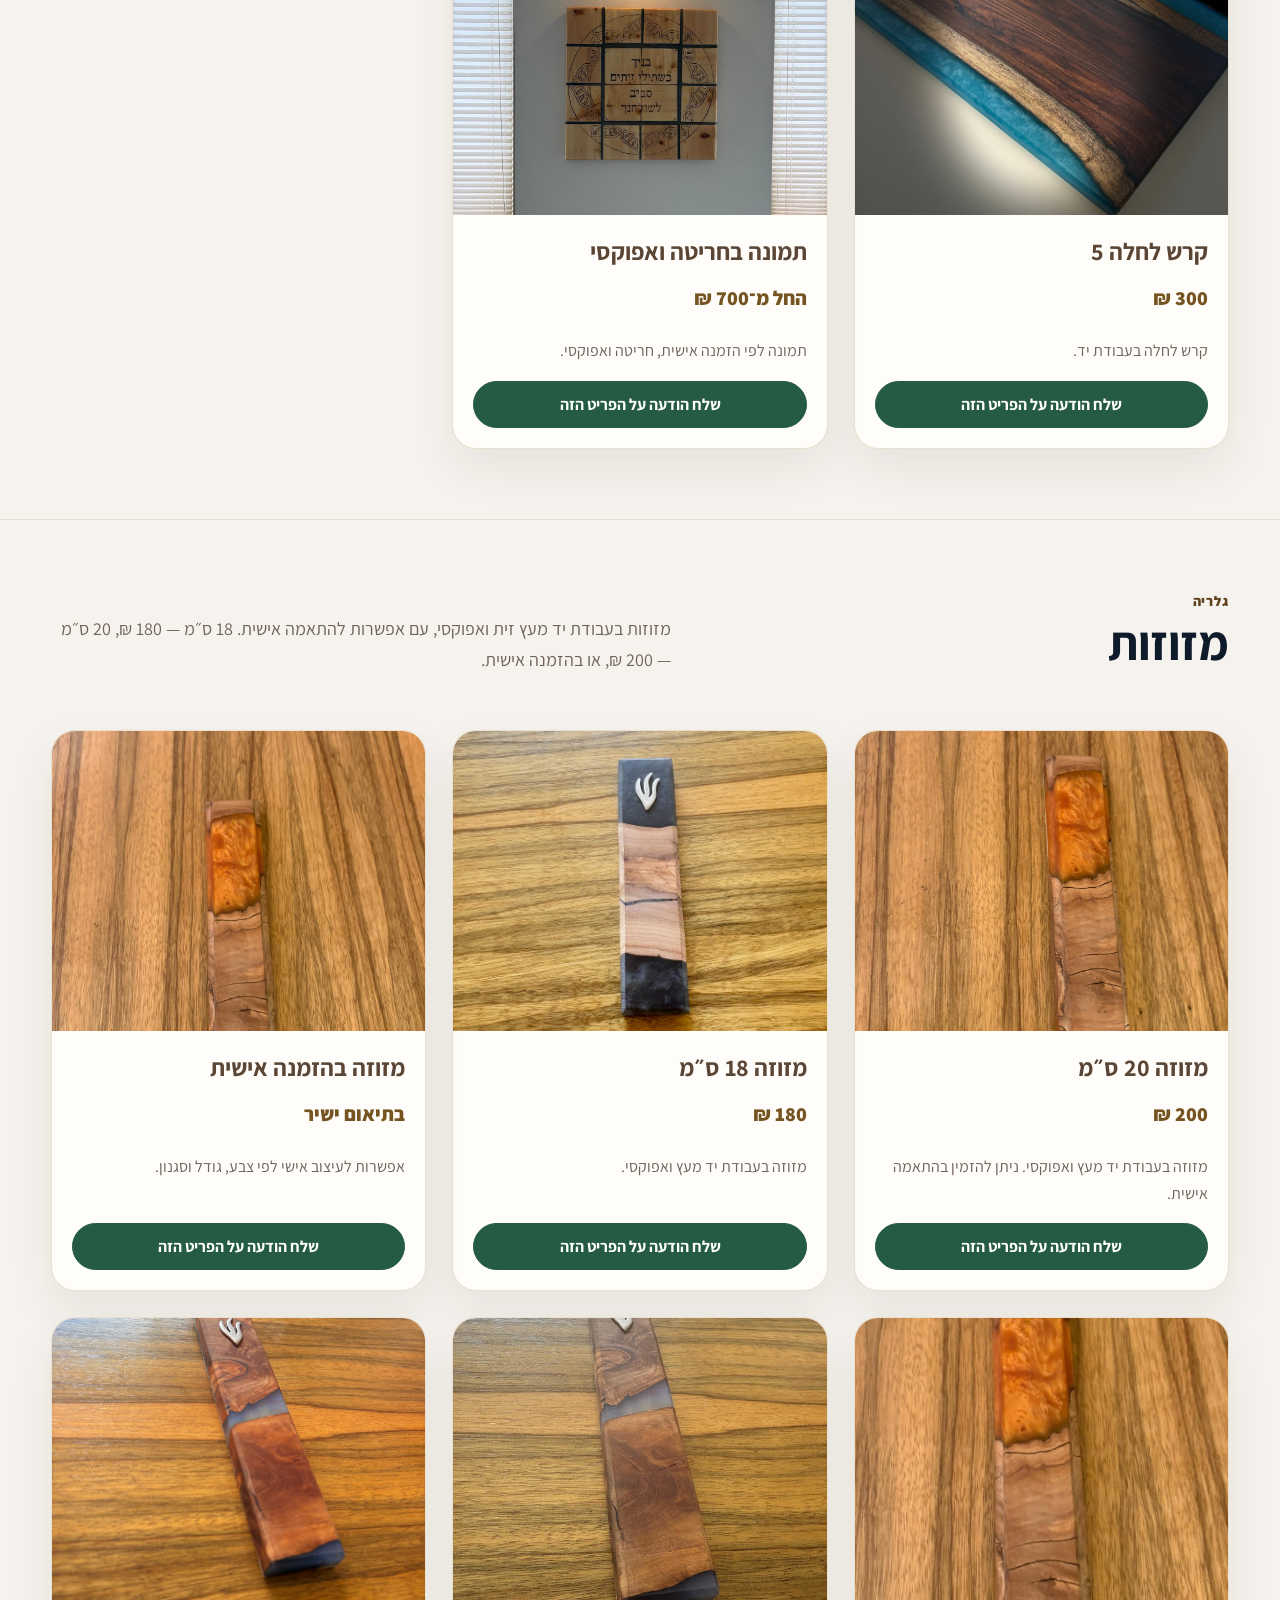
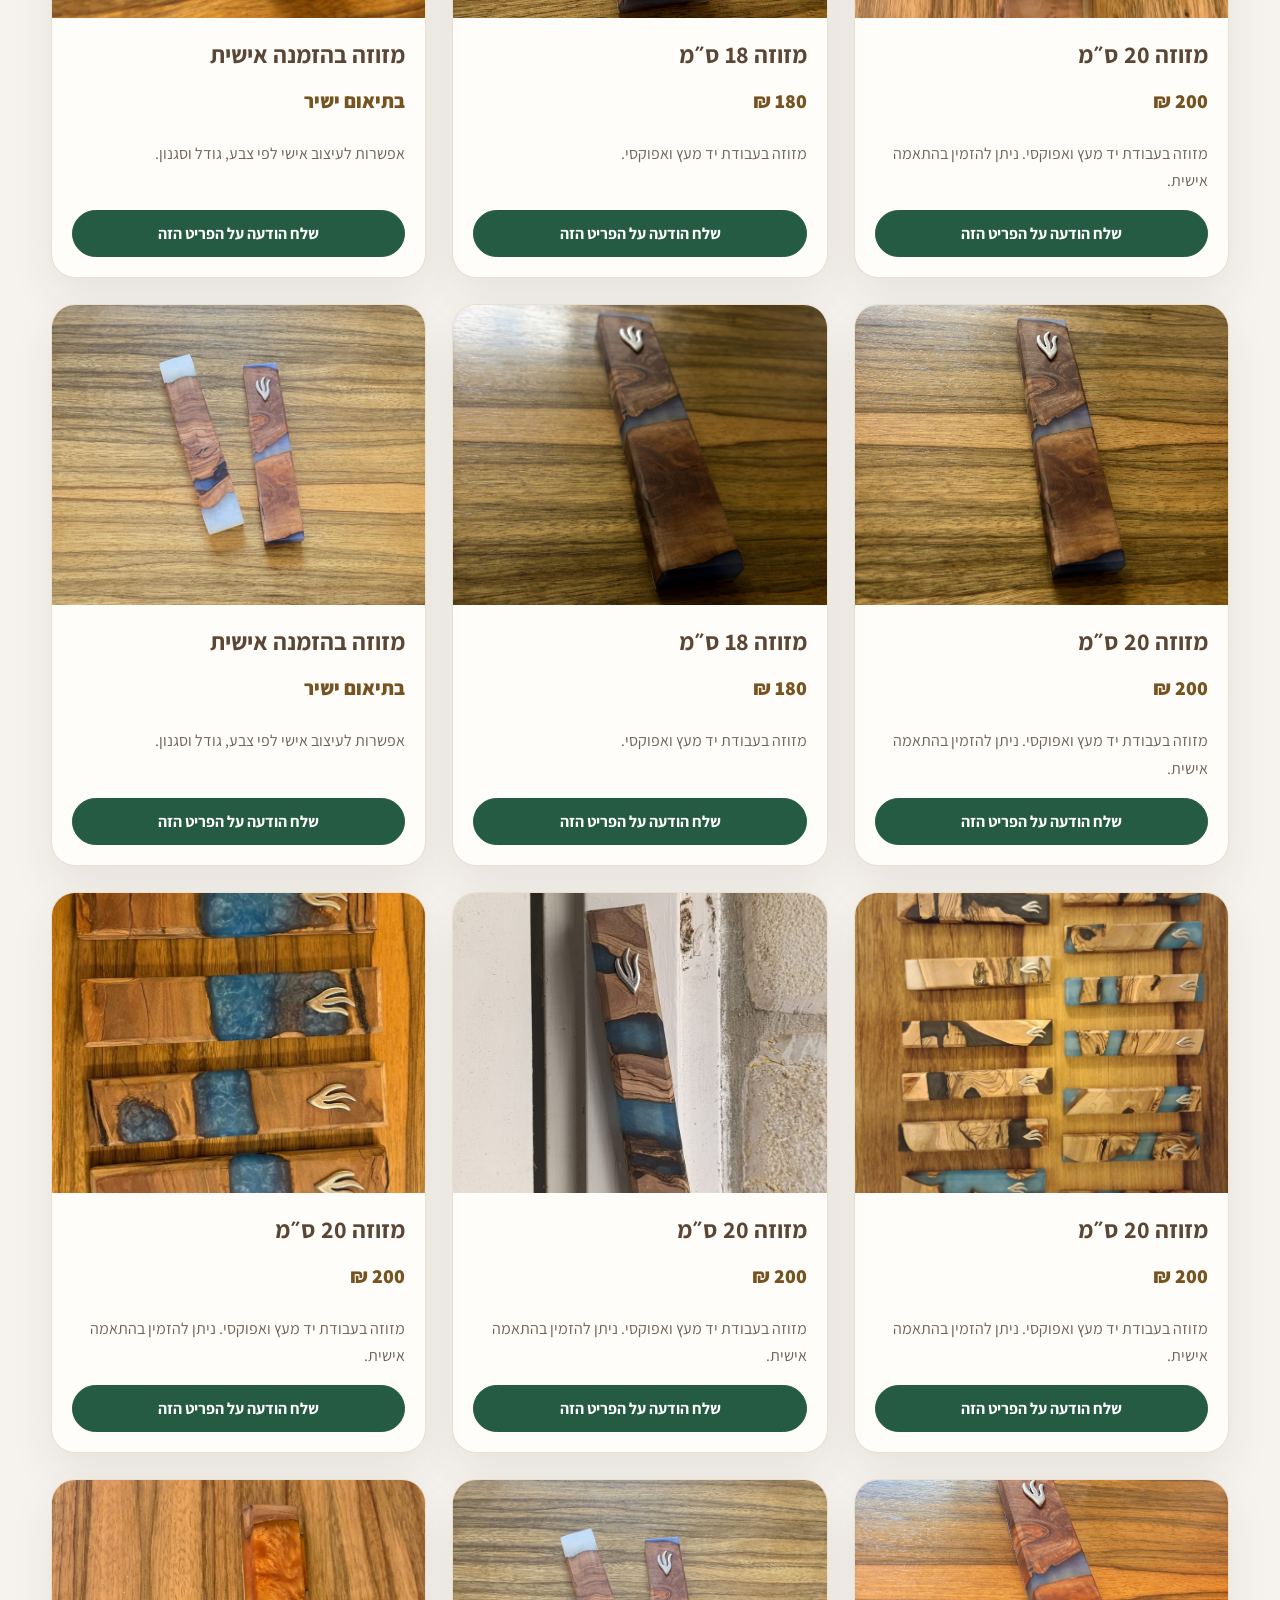
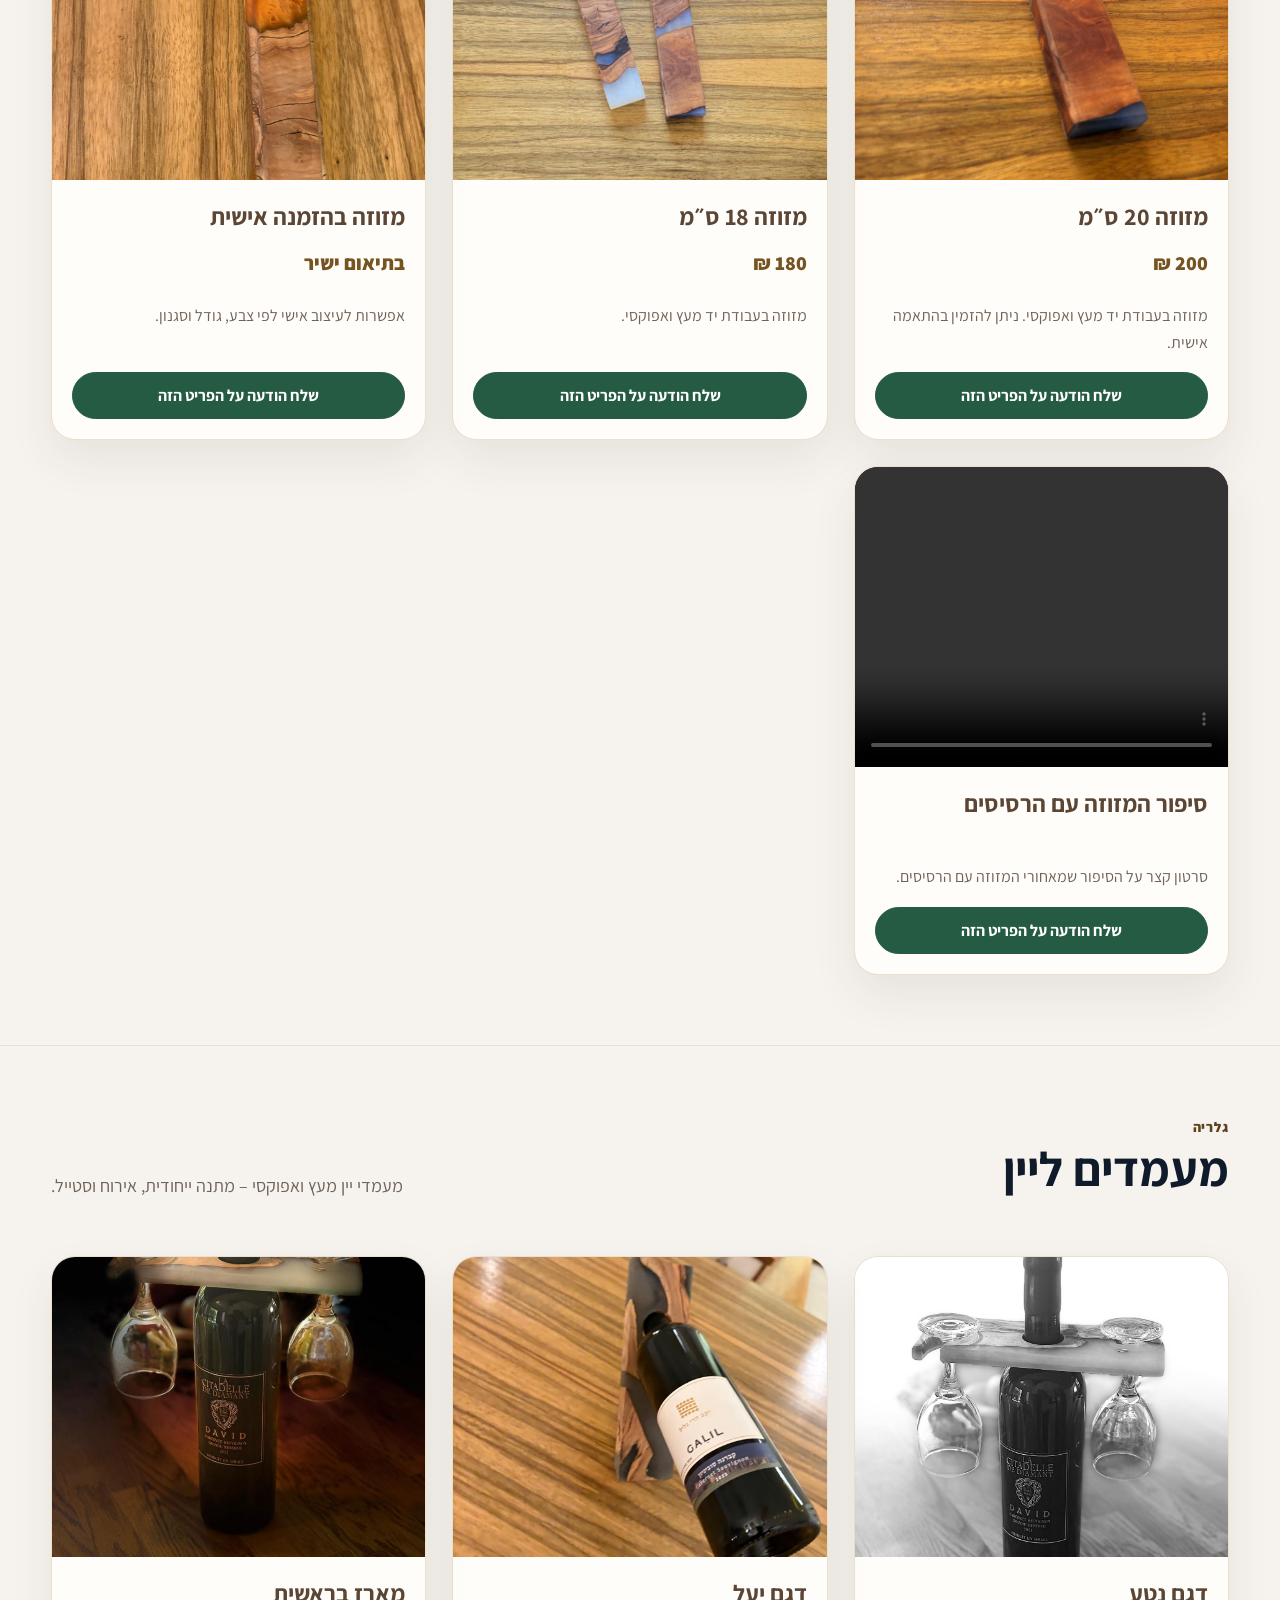
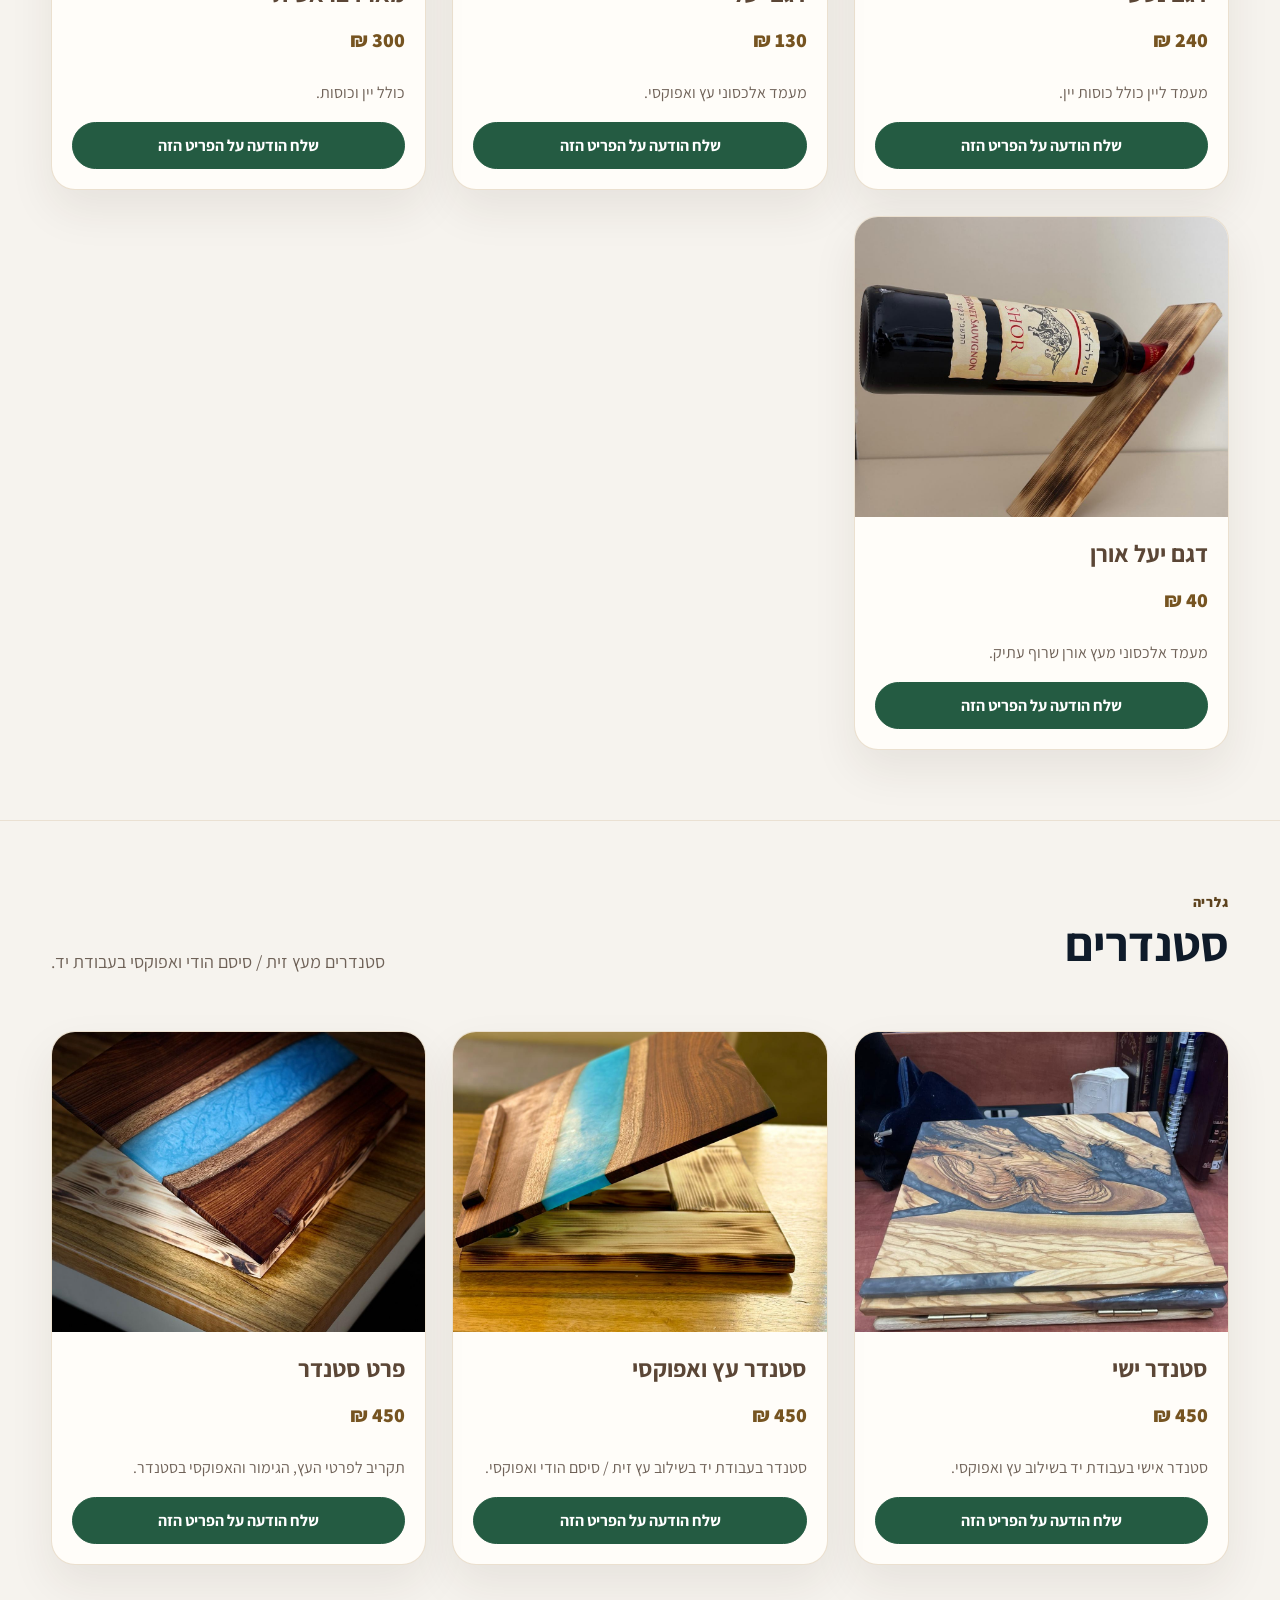
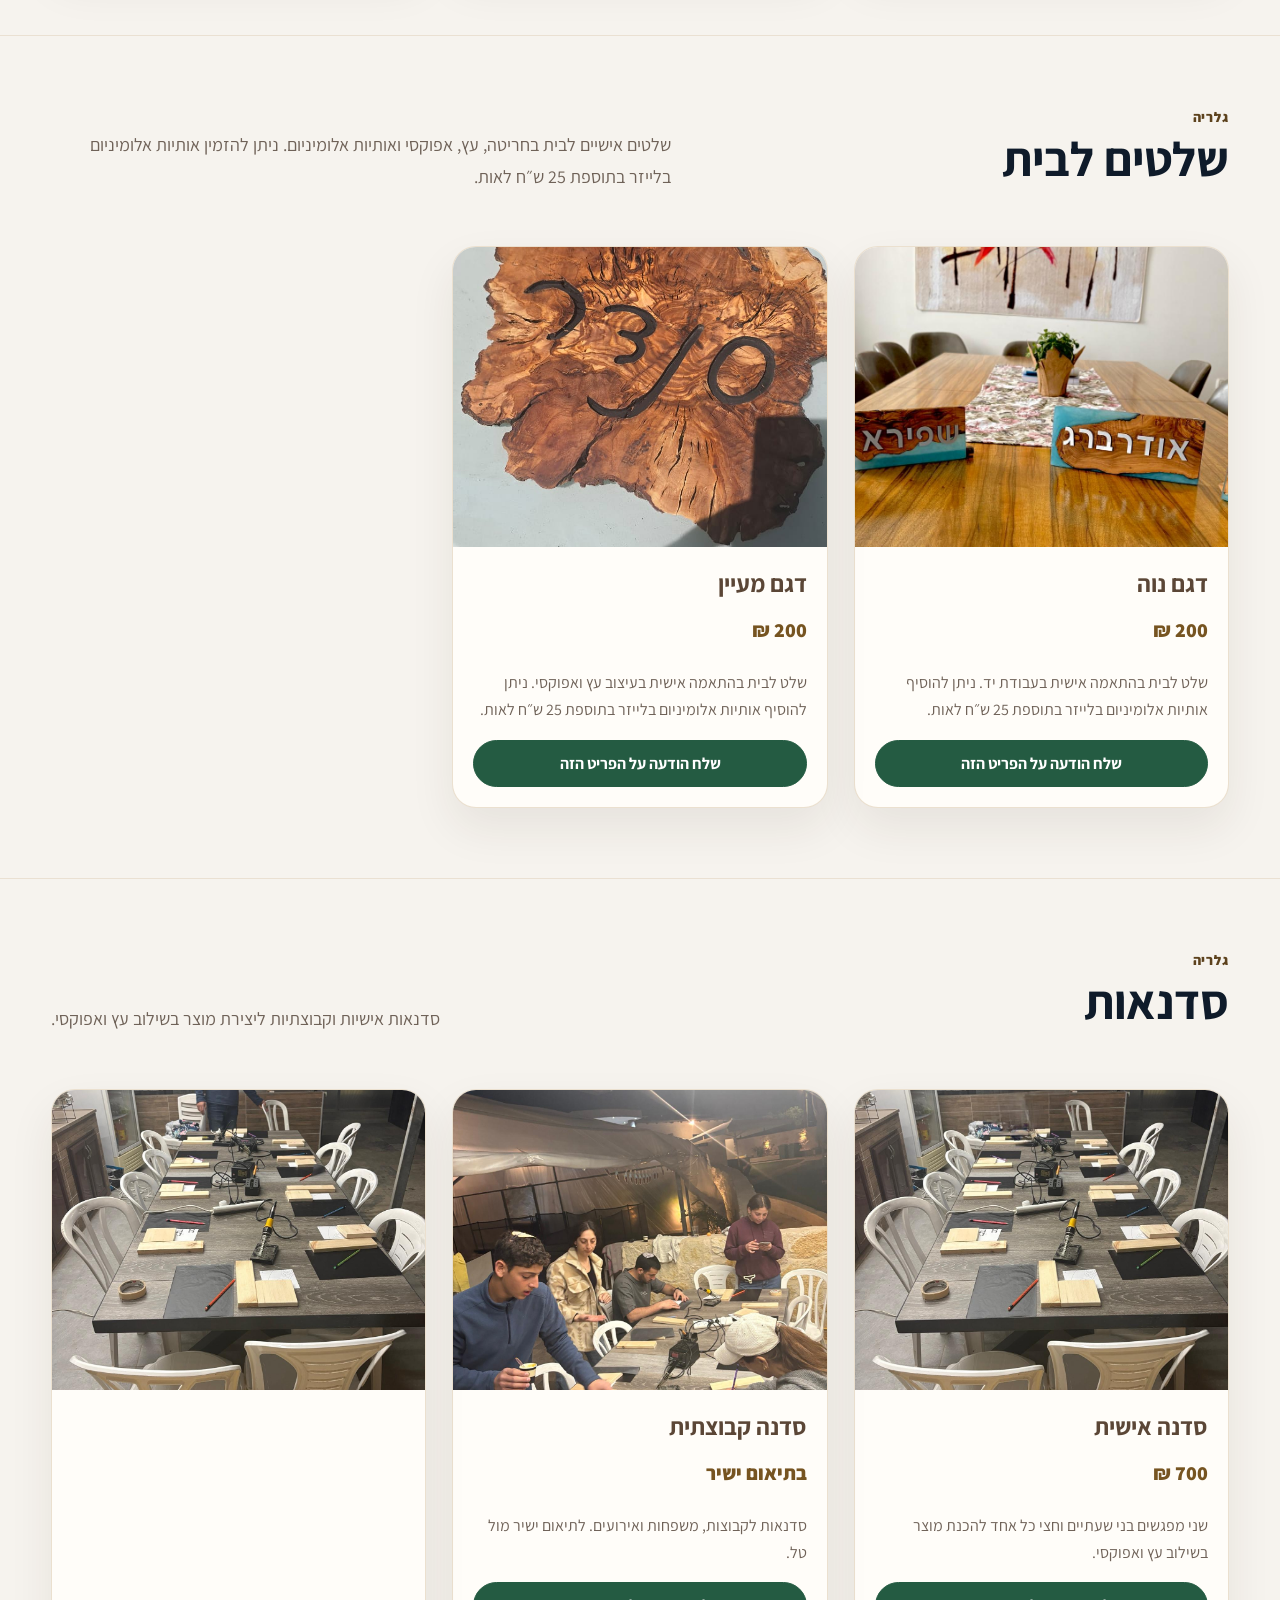
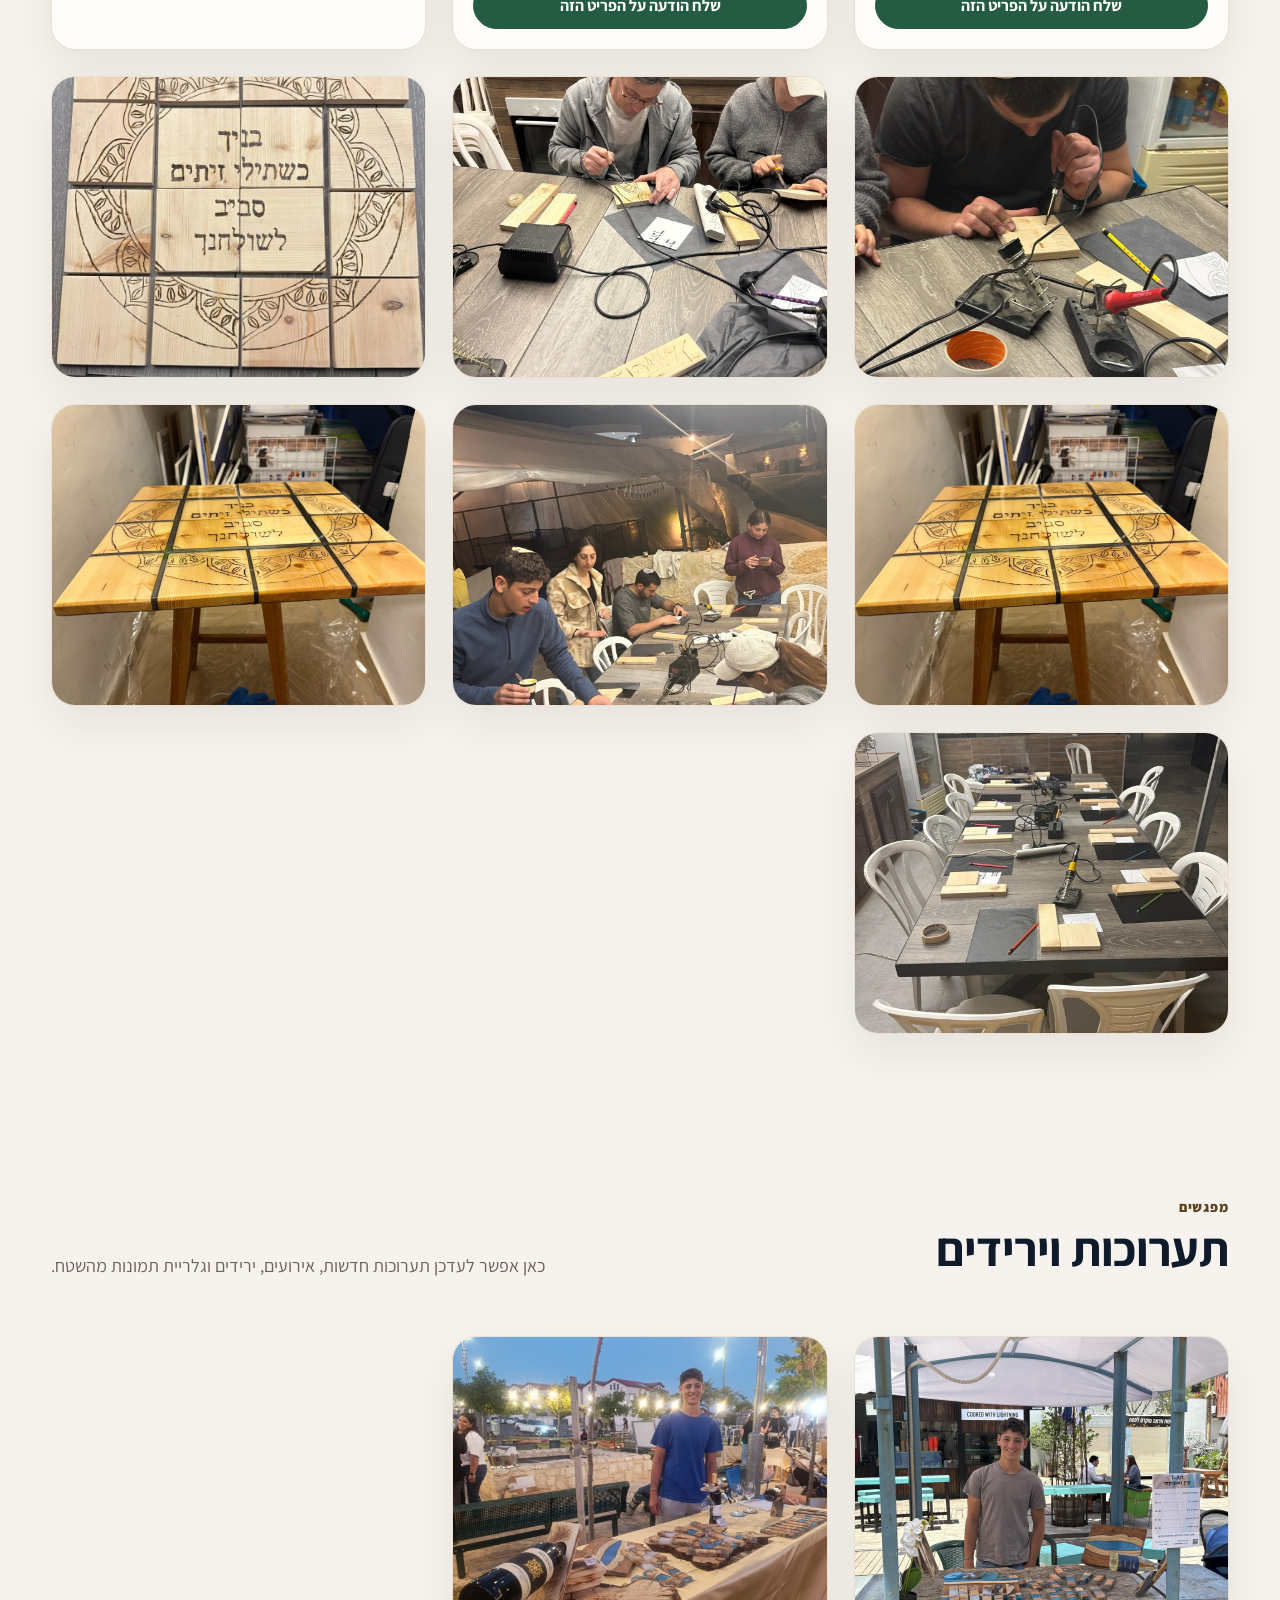
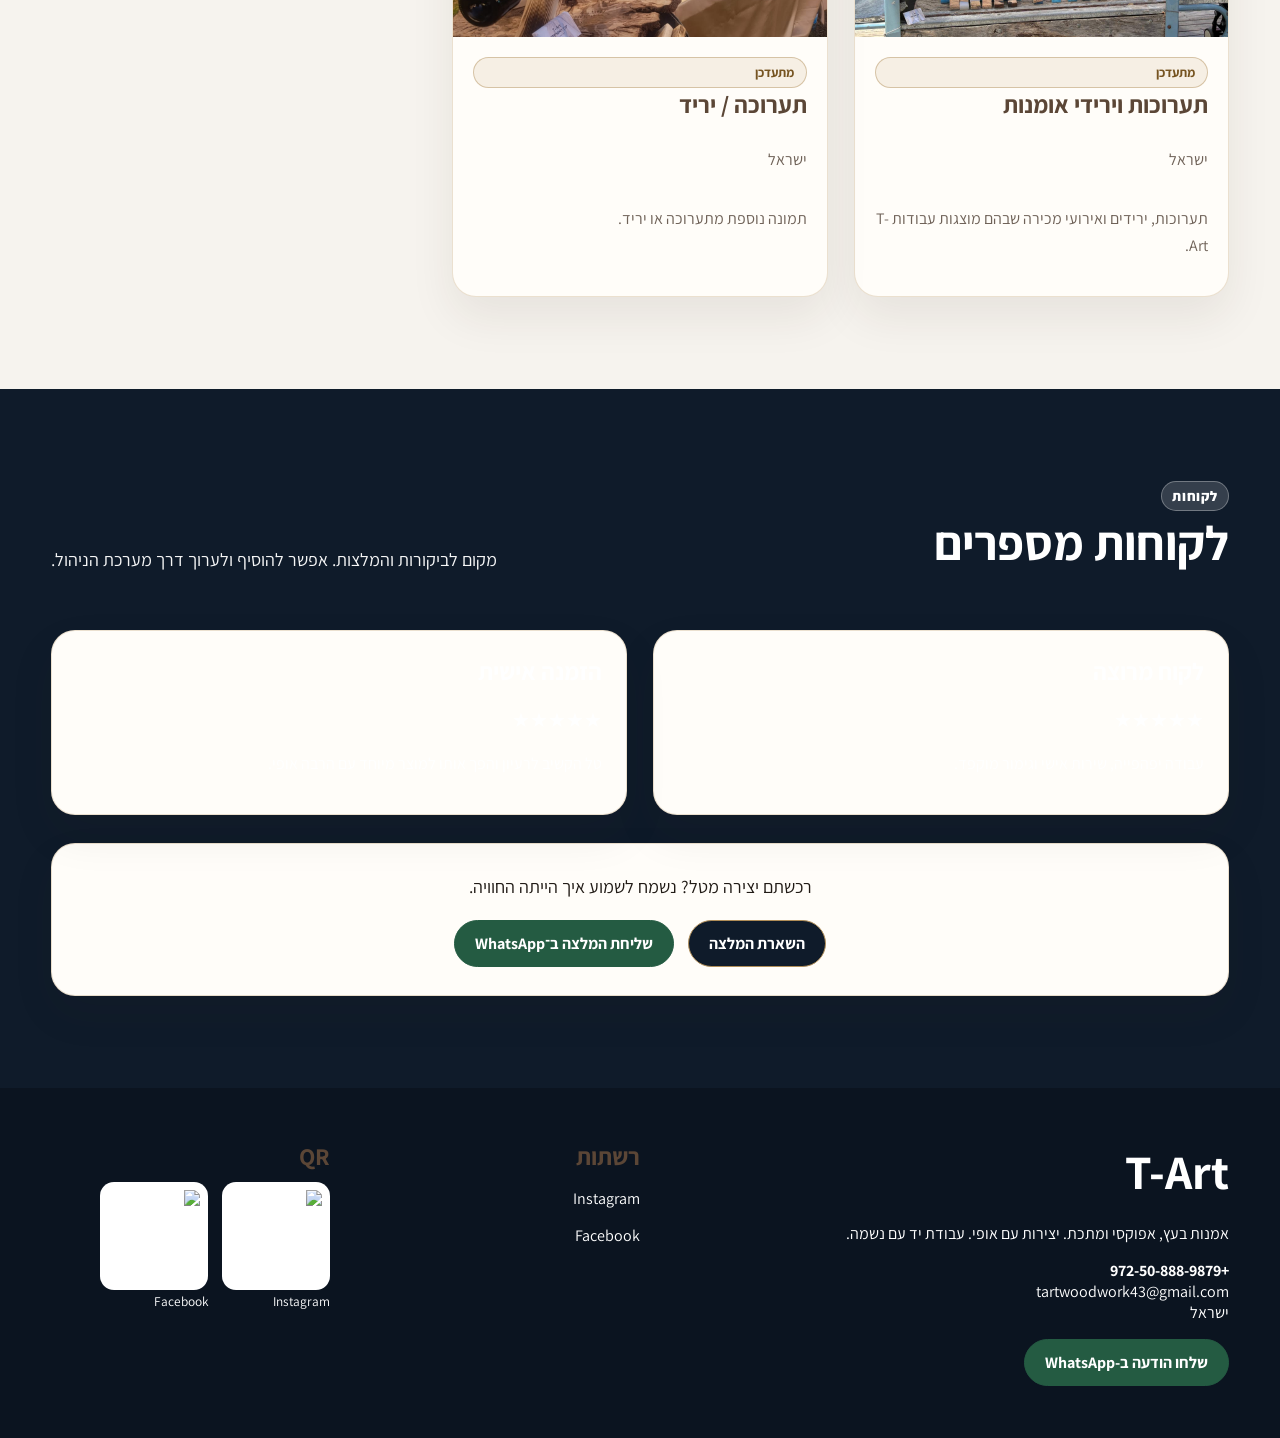
==== commit db88de2f: "Update index.html" ====
--- a/index.html
+++ b/index.html
@@ -1 +1 @@
-<!doctype html><html lang="he" dir="rtl"><head><meta charset="utf-8"><meta name="viewport" content="width=device-width,initial-scale=1"><meta name="description" content="T-Art - אמנות בעץ, אפוקסי ומתכת. יצירות בעבודת יד, מזוזות, סטנדרים, מעמדי יין, שלטים, סדנאות והזמנות אישיות."><title>T-Art</title><link rel="preconnect" href="https://fonts.googleapis.com"><link rel="preconnect" href="https://fonts.gstatic.com" crossorigin><link href="https://fonts.googleapis.com/css2?family=Assistant:wght@400;600;700;800;900&family=Heebo:wght@400;700;900&display=swap" rel="stylesheet"><link rel="stylesheet" href="assets/css/style.css"></head><body><header class="header"><div class="container header-inner"><a class="logo" href="#"><img id="logoImg" src="" alt="T-Art"><span class="logo-text"><strong id="logoTitle">T-Art</strong><span id="logoSub">אמנות בעץ, אפוקסי ומתכת</span></span></a><nav class="nav"><a href="#categories">גלריה</a><a href="#about">על טל</a><a href="#cat-workshops">סדנאות</a><a href="#exhibitions">תערוכות</a><a href="#contact">צור קשר</a><a class="btn" id="ctaWhats" href="#" target="_blank">הזמנת יצירה</a></nav></div></header><section class="hero"><div id="heroSlides"></div><div class="container hero-content"><div class="hero-box"><span class="eyebrow" id="heroEyebrow"></span><h1 id="heroTitle">T-Art</h1><p id="heroText"></p><a class="btn" href="#categories">צפה בגלריה</a><a class="btn secondary" href="#contact">צור קשר</a></div></div></section><section class="section" id="categories"><div class="container"><div class="section-head"><div><span class="eyebrow">העבודות</span><h2>גלריית קטגוריות</h2></div><p>כל קטגוריה כוללת פריטים, מחירים, תמונות נוספות וכפתור וואטסאפ לשליחת הודעה על פריט ספציפי.</p></div><div class="grid cat-grid" id="categoriesGrid"></div></div></section><section class="section dark" id="about"><div class="container grid feature-grid"><div><span class="eyebrow">על האמן</span><h2 id="aboutTitle"></h2><div class="about-text" id="aboutText"></div></div><div class="about-gallery" id="aboutGallery"></div></div></section><div id="catSections"></div><section class="section" id="exhibitions"><div class="container"><div class="section-head"><div><span class="eyebrow">מפגשים</span><h2>תערוכות וירידים</h2></div><p>כאן אפשר לעדכן תערוכות חדשות, אירועים, ירידים וגלריית תמונות מהשטח.</p></div><div class="grid product-grid" id="exhibitionsGrid"></div></div></section><section class="section dark" id="testimonials"><div class="container"><div class="section-head"><div><span class="eyebrow">לקוחות</span><h2>לקוחות מספרים</h2></div><p>מקום לביקורות והמלצות. אפשר להוסיף ולערוך דרך מערכת הניהול.</p></div><div class="grid testimonial-grid" id="testimonialsGrid"></div></div></section><footer class="footer" id="contact"><div class="container footer-grid"><div><h2 style="color:white">T-Art</h2><p>אמנות בעץ, אפוקסי ומתכת. יצירות עם אופי. עבודת יד עם נשמה.</p><p><strong id="phone"></strong><br><span id="email"></span><br><span id="location"></span></p><a class="btn whatsapp" id="footerWhats" target="_blank">שלחו הודעה ב-WhatsApp</a></div><div><h3>רשתות</h3><p><a id="instaLink" target="_blank">Instagram</a></p><p><a id="facebookLink" target="_blank">Facebook</a></p></div><div><h3>QR</h3><div class="qr-box"><div><img id="instaQr" alt="Instagram QR"><small>Instagram</small></div><div><img id="facebookQr" alt="Facebook QR"><small>Facebook</small></div></div></div></div></footer><script src="assets/js/app.js"></script></body></html>+<!doctype html><html lang="he" dir="rtl"><head><meta charset="utf-8"><meta name="viewport" content="width=device-width,initial-scale=1"><meta name="description" content="T-Art - אמנות בעץ, אפוקסי ומתכת. יצירות בעבודת יד, מזוזות, סטנדרים, מעמדי יין, שלטים, סדנאות והזמנות אישיות."><title>T-Art</title><link rel="preconnect" href="https://fonts.googleapis.com"><link rel="preconnect" href="https://fonts.gstatic.com" crossorigin><link href="https://fonts.googleapis.com/css2?family=Assistant:wght@400;600;700;800;900&family=Heebo:wght@400;700;900&display=swap" rel="stylesheet"><link rel="stylesheet" href="assets/css/style.css"></head><body><header class="header"><div class="container header-inner"><a class="logo" href="#"><img id="logoImg" src="" alt="T-Art"><span class="logo-text"><strong id="logoTitle">T-Art</strong><span id="logoSub">אמנות בעץ, אפוקסי ומתכת</span></span></a><nav class="nav"><a href="#categories">גלריה</a><a href="#about">על טל</a><a href="#cat-workshops">סדנאות</a><a href="#exhibitions">תערוכות</a><a href="#contact">צור קשר</a><a class="btn" id="ctaWhats" href="#" target="_blank">הזמנת יצירה</a></nav></div></header><section class="hero"><div id="heroSlides"></div><div class="container hero-content"><div class="hero-box"><span class="eyebrow" id="heroEyebrow"></span><h1 id="heroTitle">T-Art</h1><p id="heroText"></p><a class="btn" href="#categories">צפה בגלריה</a><a class="btn secondary" href="#contact">צור קשר</a></div></div></section><section class="section" id="categories"><div class="container"><div class="section-head"><div><span class="eyebrow">העבודות</span><h2>גלריית קטגוריות</h2></div><p>כל קטגוריה כוללת פריטים, מחירים, תמונות נוספות וכפתור וואטסאפ לשליחת הודעה על פריט ספציפי.</p></div><div class="grid cat-grid" id="categoriesGrid"></div></div></section><section class="section dark" id="about"><div class="container grid feature-grid"><div><span class="eyebrow">על האמן</span><h2 id="aboutTitle"></h2><div class="about-text" id="aboutText"></div></div><div class="about-gallery" id="aboutGallery"></div></div></section><div id="catSections"></div><section class="section" id="exhibitions"><div class="container"><div class="section-head"><div><span class="eyebrow">מפגשים</span><h2>תערוכות וירידים</h2></div><p>כאן אפשר לעדכן תערוכות חדשות, אירועים, ירידים וגלריית תמונות מהשטח.</p></div><div class="grid product-grid" id="exhibitionsGrid"></div></div></section><section class="section dark" id="testimonials"><div class="container"><div class="section-head"><div><span class="eyebrow">לקוחות</span><h2>לקוחות מספרים</h2></div><p>מקום לביקורות והמלצות. אפשר להוסיף ולערוך דרך מערכת הניהול.</p></div><div class="grid testimonial-grid" id="testimonialsGrid"></div></div></section><footer class="footer" id="contact"><div class="container footer-grid"><div><h2 style="color:white">T-Art</h2><p>אמנות בעץ, אפוקסי ומתכת. יצירות עם אופי. עבודת יד עם נשמה.</p><p><strong id="phone"></strong><br><span id="email"></span><br><span id="location"></span></p><a class="btn whatsapp" id="footerWhats" target="_blank">שלחו הודעה ב-WhatsApp</a></div><div><h3>רשתות</h3><p><a id="instaLink" target="_blank">Instagram</a></p><p><a id="facebookLink" target="_blank">Facebook</a></p></div><div><h3>QR</h3><div class="qr-box"><div><img id="instaQr" alt="Instagram QR"><small>Instagram</small></div><div><img id="facebookQr" alt="Facebook QR"><small>Facebook</small></div></div></div></div></footer><script src="assets/js/app.js"></script></body></html>
